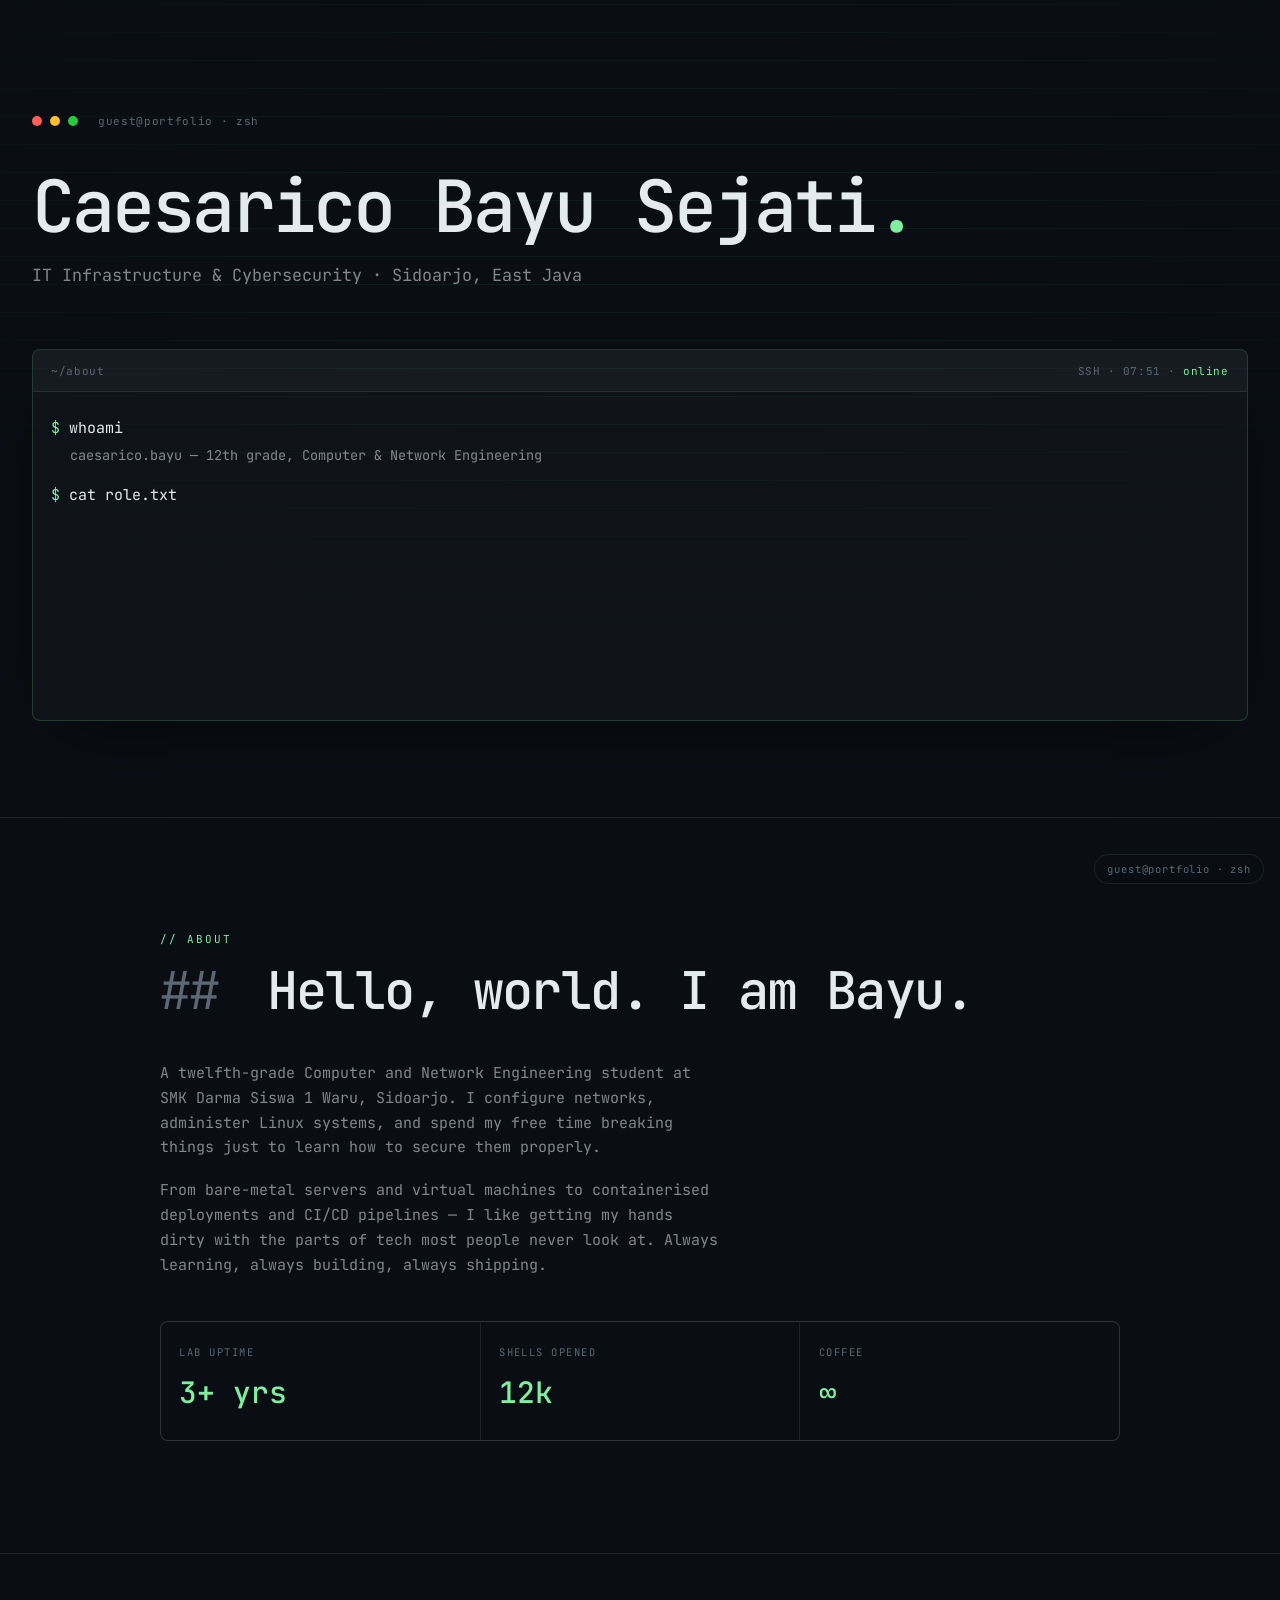
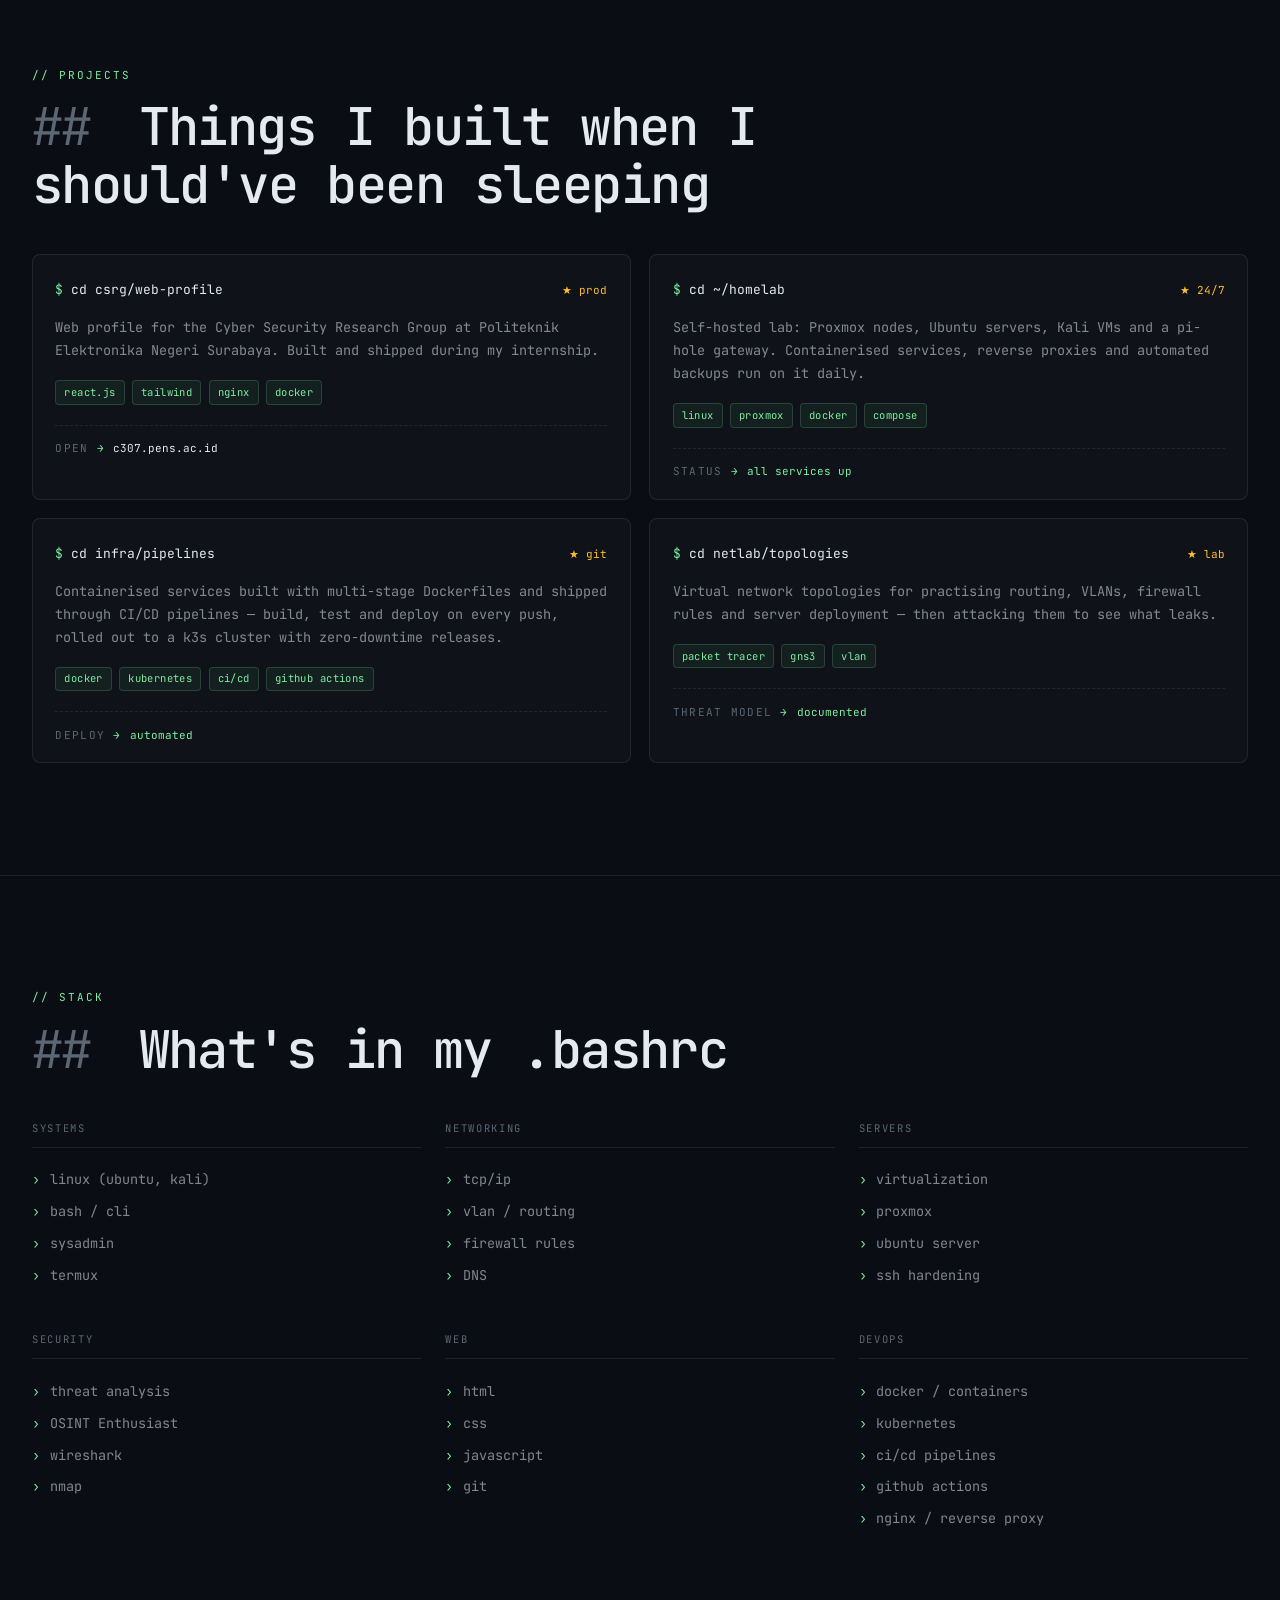
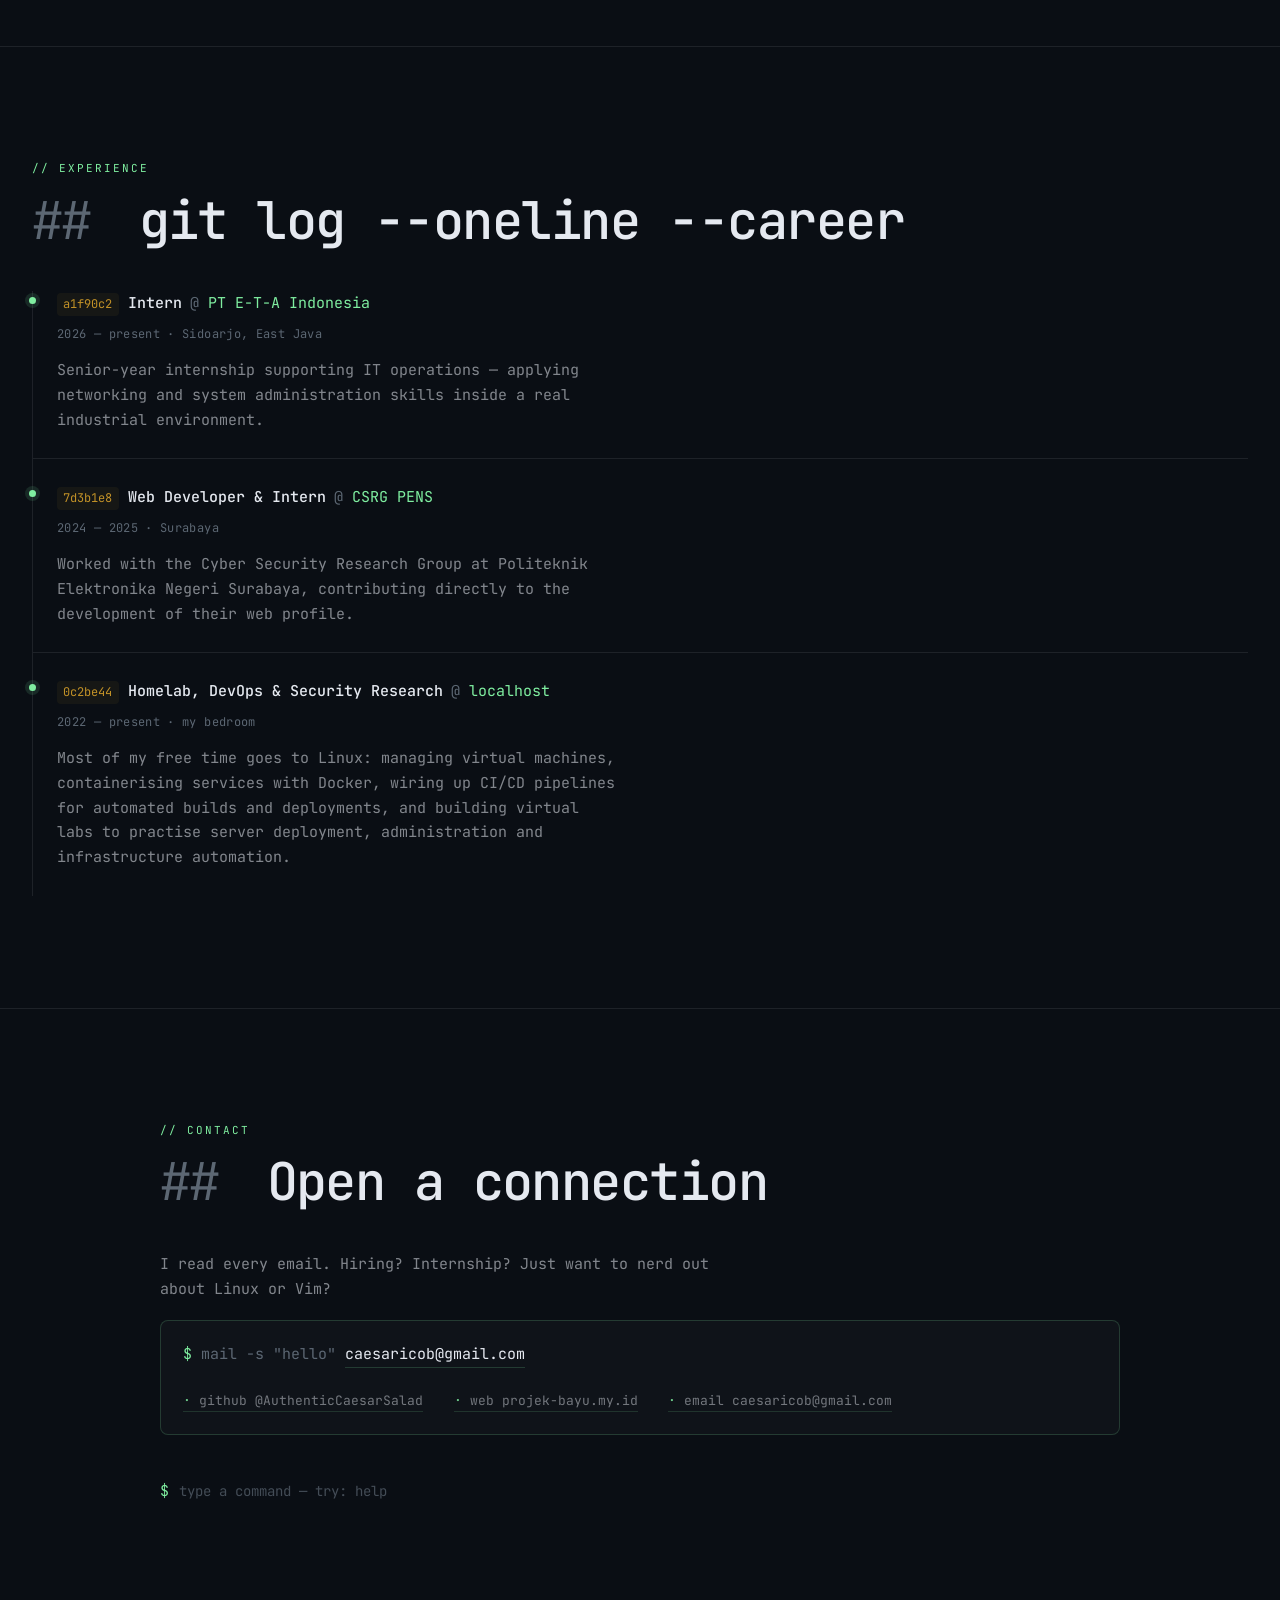
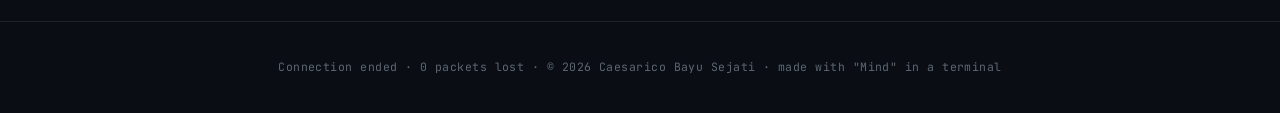
==== index.html @ 71838acb "changing footer" ====
<!doctype html>
<html lang="en">
<head>
<meta charset="utf-8">
<meta name="viewport" content="width=device-width, initial-scale=1">
<title>Caesarico Bayu Sejati — IT Infrastructure &amp; Cybersecurity</title>
<meta name="description" content="Caesarico Bayu Sejati — twelfth-grade Computer and Network Engineering student. Linux, networking, and cybersecurity. A terminal-style portfolio.">
<meta name="theme-color" content="#0A0E14">
<link rel="icon" type="image/png" href="favico.png">
<link rel="apple-touch-icon" href="favico.png">
<link rel="preconnect" href="https://fonts.googleapis.com">
<link rel="preconnect" href="https://fonts.gstatic.com" crossorigin>
<link href="https://fonts.googleapis.com/css2?family=JetBrains+Mono:ital,wght@0,400;0,500;0,700;1,400&display=swap" rel="stylesheet">
<link rel="stylesheet" href="style.css">
</head>
<body>
<a class="skip" href="#about">Skip to content</a>

<!-- ══════════════════════ HERO ══════════════════════ -->
<section class="hero" id="top">
  <div class="scanlines" aria-hidden="true"></div>
  <div class="hero-inner">

    <div class="window-bar">
      <span class="light red"></span>
      <span class="light yellow"></span>
      <span class="light green"></span>
      <span class="shell-name">guest@portfolio &middot; zsh</span>
    </div>

    <h1 class="headline" data-scramble="Caesarico Bayu Sejati">Caesarico Bayu Sejati<span class="dot">.</span></h1>
    <p class="tagline">IT Infrastructure &amp; Cybersecurity &middot; Sidoarjo, East Java</p>

    <div class="term">
      <div class="term-head">
        <span>~/about</span>
        <span class="term-status">SSH &middot; <span id="clock">--:--</span> &middot; <span class="ok">online</span></span>
      </div>
      <div class="term-body">
        <div class="line"><span class="prompt">$</span> <span class="cmd">whoami</span></div>
        <div class="out">caesarico.bayu &mdash; 12th grade, Computer &amp; Network Engineering</div>

        <div class="line"><span class="prompt">$</span> <span class="cmd">cat role.txt</span></div>
        <div class="out">it infrastructure &amp; cybersecurity enthusiast</div>
        <div class="out">currently: intern @ PT E-T-A Indonesia</div>

        <div class="line"><span class="prompt">$</span> <span class="cmd">ls homelab/ --status</span></div>
        <div class="out"><span class="ok">[up]</span> ubuntu.server &middot; <span class="ok">[up]</span> kali.vm &middot; <span class="ok">[up]</span> docker.registry</div>
        <div class="out"><span class="ok">[up]</span> ci.pipeline &middot; <span class="ok">[up]</span> proxmox.nodes &middot; <span class="dim">[idle]</span> sleep.schedule</div>

        <div class="line"><span class="prompt">$</span> <span class="cmd">scroll</span><span class="cursor">&nbsp;</span></div>
      </div>
    </div>
  </div>
</section>

<!-- ══════════════════════ ABOUT ══════════════════════ -->
<section class="band" id="about">
  <div class="inner narrow">
    <p class="label">// about</p>
    <h2 class="h2"><span class="hash">##</span> Hello, world. I am Bayu.</h2>
    <div class="reveal">
      <p class="body">A twelfth-grade Computer and Network Engineering student at SMK Darma Siswa&nbsp;1 Waru, Sidoarjo. I configure networks, administer Linux systems, and spend my free time breaking things just to learn how to secure them properly.</p>
      <p class="body">From bare-metal servers and virtual machines to containerised deployments and CI/CD pipelines &mdash; I like getting my hands dirty with the parts of tech most people never look at. Always learning, always building, always shipping.</p>
    </div>

    <dl class="stats">
      <div><dt>lab uptime</dt><dd>3+ yrs</dd></div>
      <div><dt>shells opened</dt><dd>12k</dd></div>
      <div><dt>coffee</dt><dd>&infin;</dd></div>
    </dl>
  </div>
</section>

<!-- ══════════════════════ PROJECTS ══════════════════════ -->
<section class="band" id="projects">
  <div class="inner">
    <p class="label">// projects</p>
    <h2 class="h2"><span class="hash">##</span> Things I built when I should've been sleeping</h2>

    <div class="cards reveal">
      <a class="card" href="https://c307.pens.ac.id" target="_blank" rel="noopener noreferrer">
        <div class="card-cmd"><span class="prompt">$</span> <span class="kw">cd</span> csrg/web-profile <span class="stars">&#9733; prod</span></div>
        <p class="card-desc">Web profile for the Cyber Security Research Group at Politeknik Elektronika Negeri Surabaya. Built and shipped during my internship.</p>
        <div class="tags"><span>react.js</span><span>tailwind</span><span>nginx</span><span>docker</span></div>
        <div class="card-open">open <span class="arrow">&rarr;</span> <span class="url">c307.pens.ac.id</span></div>
      </a>

      <div class="card">
        <div class="card-cmd"><span class="prompt">$</span> <span class="kw">cd</span> ~/homelab <span class="stars">&#9733; 24/7</span></div>
        <p class="card-desc">Self-hosted lab: Proxmox nodes, Ubuntu servers, Kali VMs and a pi-hole gateway. Containerised services, reverse proxies and automated backups run on it daily.</p>
        <div class="tags"><span>linux</span><span>proxmox</span><span>docker</span><span>compose</span></div>
        <div class="card-open">status <span class="arrow">&rarr;</span> <span class="ok">all services up</span></div>
      </div>

      <div class="card">
        <div class="card-cmd"><span class="prompt">$</span> <span class="kw">cd</span> infra/pipelines <span class="stars">&#9733; git</span></div>
        <p class="card-desc">Containerised services built with multi-stage Dockerfiles and shipped through CI/CD pipelines &mdash; build, test and deploy on every push, rolled out to a k3s cluster with zero-downtime releases.</p>
        <div class="tags"><span>docker</span><span>kubernetes</span><span>ci/cd</span><span>github actions</span></div>
        <div class="card-open">deploy <span class="arrow">&rarr;</span> <span class="ok">automated</span></div>
      </div>

      <div class="card">
        <div class="card-cmd"><span class="prompt">$</span> <span class="kw">cd</span> netlab/topologies <span class="stars">&#9733; lab</span></div>
        <p class="card-desc">Virtual network topologies for practising routing, VLANs, firewall rules and server deployment &mdash; then attacking them to see what leaks.</p>
        <div class="tags"><span>packet tracer</span><span>gns3</span><span>vlan</span></div>
        <div class="card-open">threat model <span class="arrow">&rarr;</span> <span class="ok">documented</span></div>
      </div>
    </div>
  </div>
</section>

<!-- ══════════════════════ STACK ══════════════════════ -->
<section class="band" id="stack">
  <div class="inner">
    <p class="label">// stack</p>
    <h2 class="h2"><span class="hash">##</span> What's in my .bashrc</h2>

    <div class="cols reveal">
      <div class="col">
        <p class="col-head">systems</p>
        <ul>
          <li><span>&rsaquo;</span> linux (ubuntu, kali)</li>
          <li><span>&rsaquo;</span> bash / cli</li>
          <li><span>&rsaquo;</span> sysadmin</li>
          <li><span>&rsaquo;</span> termux</li>
        </ul>
      </div>
      <div class="col">
        <p class="col-head">networking</p>
        <ul>
          <li><span>&rsaquo;</span> tcp/ip</li>
          <li><span>&rsaquo;</span> vlan / routing</li>
          <li><span>&rsaquo;</span> firewall rules</li>
          <li><span>&rsaquo;</span> DNS</li>
        </ul>
      </div>
      <div class="col">
        <p class="col-head">servers</p>
        <ul>
          <li><span>&rsaquo;</span> virtualization</li>
          <li><span>&rsaquo;</span> proxmox</li>
          <li><span>&rsaquo;</span> ubuntu server</li>
          <li><span>&rsaquo;</span> ssh hardening</li>
        </ul>
      </div>
      <div class="col">
        <p class="col-head">security</p>
        <ul>
          <li><span>&rsaquo;</span> threat analysis</li>
          <li><span>&rsaquo;</span> OSINT Enthusiast</li>
          <li><span>&rsaquo;</span> wireshark</li>
          <li><span>&rsaquo;</span> nmap</li>
        </ul>
      </div>
      <div class="col">
        <p class="col-head">web</p>
        <ul>
          <li><span>&rsaquo;</span> html</li>
          <li><span>&rsaquo;</span> css</li>
          <li><span>&rsaquo;</span> javascript</li>
          <li><span>&rsaquo;</span> git</li>
        </ul>
      </div>
      <div class="col">
        <p class="col-head">devops</p>
        <ul>
          <li><span>&rsaquo;</span> docker / containers</li>
          <li><span>&rsaquo;</span> kubernetes</li>
          <li><span>&rsaquo;</span> ci/cd pipelines</li>
          <li><span>&rsaquo;</span> github actions</li>
          <li><span>&rsaquo;</span> nginx / reverse proxy</li>
        </ul>
      </div>
    </div>
  </div>
</section>

<!-- ══════════════════════ EXPERIENCE ══════════════════════ -->
<section class="band" id="experience">
  <div class="inner">
    <p class="label">// experience</p>
    <h2 class="h2"><span class="hash">##</span> git log --oneline --career</h2>

    <ol class="log reveal">
      <li>
        <div class="log-head">
          <span class="sha">a1f90c2</span>
          <span class="role">Intern</span><span class="at">@</span><span class="org">PT E-T-A Indonesia</span>
        </div>
        <p class="meta">2026 &mdash; present &middot; Sidoarjo, East Java</p>
        <p class="body">Senior-year internship supporting IT operations &mdash; applying networking and system administration skills inside a real industrial environment.</p>
      </li>
      <li>
        <div class="log-head">
          <span class="sha">7d3b1e8</span>
          <span class="role">Web Developer &amp; Intern</span><span class="at">@</span><span class="org">CSRG PENS</span>
        </div>
        <p class="meta">2024 &mdash; 2025 &middot; Surabaya</p>
        <p class="body">Worked with the Cyber Security Research Group at Politeknik Elektronika Negeri Surabaya, contributing directly to the development of their web profile.</p>
      </li>
      <li>
        <div class="log-head">
          <span class="sha">0c2be44</span>
          <span class="role">Homelab, DevOps &amp; Security Research</span><span class="at">@</span><span class="org">localhost</span>
        </div>
        <p class="meta">2022 &mdash; present &middot; my bedroom</p>
        <p class="body">Most of my free time goes to Linux: managing virtual machines, containerising services with Docker, wiring up CI/CD pipelines for automated builds and deployments, and building virtual labs to practise server deployment, administration and infrastructure automation.</p>
      </li>
    </ol>
  </div>
</section>

<!-- ══════════════════════ CONTACT ══════════════════════ -->
<section class="band" id="contact">
  <div class="inner narrow">
    <p class="label">// contact</p>
    <h2 class="h2"><span class="hash">##</span> Open a connection</h2>
    <p class="body">I read every email. Hiring? Internship? Just want to nerd out about Linux or Vim?</p>

    <div class="connect">
      <div class="line"><span class="prompt">$</span> <span class="dim">mail -s "hello"</span> <a href="mailto:caesaricob@gmail.com">caesaricob@gmail.com</a></div>
      <div class="socials">
        <a href="https://github.com/AuthenticCaesarSalad" target="_blank" rel="noopener noreferrer"><span>&middot;</span> github @AuthenticCaesarSalad</a>
        <a href="https://projek-bayu.my.id" target="_blank" rel="noopener noreferrer"><span>&middot;</span> web projek-bayu.my.id</a>
        <a href="mailto:caesaricob@gmail.com"><span>&middot;</span> email caesaricob@gmail.com</a>
      </div>
    </div>

    <form class="shell-input" id="shell-form" autocomplete="off">
      <span class="prompt">$</span>
      <label class="sr-only" for="shell-cmd">Type a command</label>
      <input id="shell-cmd" name="cmd" placeholder="type a command &mdash; try: help" spellcheck="false">
    </form>
    <pre class="shell-out" id="shell-out" aria-live="polite"></pre>
  </div>
</section>

<footer class="foot">
  <div class="inner">
    <p>Connection ended &middot; 0 packets lost &middot; &copy; <span id="year">2026</span> Caesarico Bayu Sejati &middot; made with "Mind" in a terminal</p>
  </div>
</footer>

<div class="status-pill" aria-hidden="true">guest@portfolio &middot; zsh</div>

<script src="index.js" defer></script>
</body>
</html>
---- style.css ----
/* ═══════════════════════════════════════════════════════
   TERMINAL PORTFOLIO — Caesarico Bayu Sejati
   ═══════════════════════════════════════════════════════ */

:root{
  --bg:#0A0E14;
  --fg:#E5E9F0;
  --green:#7FEEA0;
  --muted:#5C6773;
  --dim:rgba(229,233,240,.55);
  --faint:rgba(229,233,240,.35);
  --line:rgba(127,238,160,.18);
  --line-soft:rgba(229,233,240,.09);
  --surface:rgba(229,233,240,.025);
  --surface-hover:rgba(127,238,160,.05);
  --red:#FF5F56;
  --yellow:#FFBD2E;
  --green-light:#27C93F;
  --mono:'JetBrains Mono','IBM Plex Mono',ui-monospace,SFMono-Regular,Menlo,Consolas,monospace;
  --maxw:76rem;
}

*,*::before,*::after{ box-sizing:border-box }
html{ color-scheme:dark; scroll-behavior:smooth }
body{
  margin:0; background:var(--bg); color:var(--fg);
  font-family:var(--mono); font-size:15px; line-height:1.65;
  -webkit-font-smoothing:antialiased; text-rendering:optimizeLegibility;
  overflow-x:hidden;
}
::selection{ background:var(--green); color:#04170c }
:focus-visible{ outline:2px solid var(--green); outline-offset:3px }

a{ color:inherit; text-decoration:none }
.sr-only{
  position:absolute; width:1px; height:1px; padding:0; margin:-1px;
  overflow:hidden; clip:rect(0 0 0 0); white-space:nowrap; border:0;
}
.skip{ position:absolute; left:-9999px }
.skip:focus{
  left:1rem; top:1rem; z-index:50; padding:.5rem .9rem;
  background:var(--green); color:#04170c; font-size:12px;
}

/* ── shared ─────────────────────────────────────────── */
.inner{ width:min(100% - 2.5rem, var(--maxw)); margin-inline:auto }
.inner.narrow{ max-width:60rem }
.label{
  font-size:11px; letter-spacing:.18em; text-transform:uppercase;
  color:var(--green); margin:0 0 .9rem;
}
.h2{
  font-size:clamp(1.9rem,4.6vw,3.25rem); font-weight:500; line-height:1.1;
  letter-spacing:-.03em; margin:0 0 2.6rem; text-wrap:balance;
}
.hash{ color:var(--muted); font-weight:400; margin-right:.35em }
.body{ color:var(--dim); max-width:62ch; margin:0 0 1.15rem; font-size:15px }
.body:last-child{ margin-bottom:0 }
.ok{ color:var(--green) }
.dim{ color:var(--muted) }
.prompt{ color:var(--green) }

/* ══════════════════════ HERO ══════════════════════ */
.hero{
  position:relative; overflow:hidden;
  padding:clamp(4.5rem,11vw,7rem) 0 clamp(4rem,9vw,6rem);
}
.scanlines{
  position:absolute; inset:0; pointer-events:none;
  background:repeating-linear-gradient(0deg, rgba(127,238,160,.06) 0 1px, transparent 1px 28px);
  -webkit-mask-image:radial-gradient(ellipse 80% 60% at 50% 30%, #000 30%, transparent 80%);
  mask-image:radial-gradient(ellipse 80% 60% at 50% 30%, #000 30%, transparent 80%);
}
.hero-inner{ position:relative; width:min(100% - 2.5rem, var(--maxw)); margin-inline:auto }

.window-bar{ display:flex; align-items:center; gap:.5rem; margin-bottom:2.4rem }
.light{ width:10px; height:10px; border-radius:50%; display:inline-block }
.light.red{ background:var(--red) }
.light.yellow{ background:var(--yellow) }
.light.green{ background:var(--green-light) }
.shell-name{ margin-left:.75rem; font-size:11px; letter-spacing:.06em; color:var(--muted) }

.headline{
  font-size:clamp(2.25rem,6.5vw,4.5rem); font-weight:500;
  line-height:1.05; letter-spacing:-.04em; margin:0;
  text-wrap:balance; word-break:break-word;
}
.dot{ color:var(--green) }
.tagline{
  margin:1.1rem 0 0; font-size:clamp(.9rem,1.7vw,1.05rem);
  color:var(--dim); max-width:56ch;
}

/* terminal window */
.term{
  margin-top:clamp(2.75rem,6vw,3.75rem);
  border:1px solid var(--line); border-radius:8px; overflow:hidden;
  background:rgba(229,233,240,.022);
  box-shadow:0 24px 70px -30px rgba(0,0,0,.85);
}
.term-head{
  display:flex; justify-content:space-between; align-items:center; gap:1rem;
  padding:.7rem 1.15rem; font-size:11px; letter-spacing:.05em;
  color:var(--muted); background:rgba(229,233,240,.035);
  border-bottom:1px solid var(--line-soft);
}
.term-status{ color:var(--muted) }
.term-body{ padding:1.5rem 1.15rem 1.7rem }

.line{ display:flex; flex-wrap:wrap; gap:.55rem; margin-top:1.05rem }
.line:first-child{ margin-top:0 }
.cmd{ color:var(--fg) }
.out{ color:var(--dim); font-size:13.5px; margin-top:.2rem; padding-left:1.15rem }

.cursor{
  display:inline-block; width:8px; height:1.05em; margin-left:.15rem;
  background:var(--green); vertical-align:text-bottom;
  animation:blink 1.05s steps(1,end) infinite;
}
@keyframes blink{ 0%,50%{opacity:1} 50.01%,100%{opacity:0} }

/* ══════════════════════ BANDS ══════════════════════ */
.band{ padding:clamp(4.5rem,10vw,7rem) 0; border-top:1px solid var(--line-soft) }

/* ── about stats ── */
.stats{
  display:grid; grid-template-columns:repeat(3,minmax(0,1fr));
  gap:1px; margin:2.75rem 0 0; background:var(--line-soft);
  border:1px solid var(--line-soft); border-radius:8px; overflow:hidden;
}
.stats > div{ background:var(--bg); padding:1.35rem 1.15rem }
.stats dt{
  font-size:10.5px; letter-spacing:.14em; text-transform:uppercase;
  color:var(--muted); margin:0 0 .5rem;
}
.stats dd{ margin:0; font-size:clamp(1.4rem,3vw,1.85rem); color:var(--green); font-weight:500 }

/* ── project cards ── */
.cards{ display:grid; grid-template-columns:repeat(2,minmax(0,1fr)); gap:1.15rem }
.card{
  display:block; position:relative; padding:1.5rem 1.4rem 1.15rem;
  border:1px solid var(--line-soft); border-radius:8px;
  background:var(--surface); transition:border-color .25s, background .25s, transform .25s;
}
.card:hover{ border-color:var(--line); background:var(--surface-hover); transform:translateY(-3px) }
.card-cmd{ font-size:13px; display:flex; flex-wrap:wrap; gap:.5rem; align-items:baseline }
.kw{ color:var(--fg) }
.stars{ margin-left:auto; font-size:11px; color:var(--yellow) }
.card-desc{ color:var(--dim); font-size:13.5px; margin:.95rem 0 1.15rem; line-height:1.7 }
.tags{ display:flex; flex-wrap:wrap; gap:.45rem }
.tags span{
  font-size:10.5px; letter-spacing:.04em; color:var(--green);
  border:1px solid var(--line); border-radius:4px; padding:.16rem .5rem;
  background:rgba(127,238,160,.05);
}
.card-open{
  margin-top:1.25rem; padding-top:.85rem; border-top:1px dashed var(--line-soft);
  font-size:11px; letter-spacing:.12em; text-transform:uppercase; color:var(--muted);
  display:flex; gap:.5rem; align-items:baseline;
}
.card-open .arrow{ color:var(--green) }
.card-open .url{ color:var(--fg); text-transform:none; letter-spacing:0 }
.card-open .ok{ text-transform:none; letter-spacing:0 }

/* ── stack columns ── */
.cols{ display:grid; grid-template-columns:repeat(3,minmax(0,1fr)); gap:2.5rem 1.5rem }
.col-head{
  font-size:10.5px; letter-spacing:.16em; text-transform:uppercase;
  color:var(--muted); margin:0 0 1rem; padding-bottom:.6rem;
  border-bottom:1px solid var(--line-soft);
}
.col ul{ list-style:none; margin:0; padding:0 }
.col li{
  display:flex; gap:.6rem; font-size:13.5px; color:var(--dim);
  padding:.3rem 0; transition:color .2s;
}
.col li:hover{ color:var(--fg) }
.col li > span{ color:var(--green); flex:none }

/* ── experience log ── */
.log{ list-style:none; margin:0; padding:0 }
.log li{ padding:1.6rem 0 1.6rem 1.5rem; border-left:1px solid var(--line-soft); position:relative }
.log li::before{
  content:""; position:absolute; left:-4px; top:1.95rem;
  width:7px; height:7px; border-radius:50%; background:var(--green);
  box-shadow:0 0 0 4px rgba(127,238,160,.12);
}
.log li + li{ border-top:1px solid var(--line-soft) }
.log li:first-child{ padding-top:0 }
.log li:first-child::before{ top:.4rem }
.log-head{ display:flex; flex-wrap:wrap; gap:.55rem; align-items:baseline; font-size:15px }
.sha{
  color:var(--yellow); font-size:12px; opacity:.75;
  background:rgba(255,189,46,.07); border-radius:4px; padding:.1rem .4rem;
}
.role{ color:var(--fg); font-weight:500 }
.at{ color:var(--muted) }
.org{ color:var(--green) }
.meta{ font-size:12px; color:var(--muted); margin:.55rem 0 .85rem; letter-spacing:.03em }

/* ── contact ── */
.connect{
  padding:1.35rem 1.4rem; border:1px solid var(--line); border-radius:8px;
  background:var(--surface); margin-bottom:2.5rem;
}
.connect .line{ margin-top:0 }
.connect a{ border-bottom:1px solid var(--line); transition:color .2s }
.connect a:hover{ color:var(--green) }
.socials{ display:flex; flex-wrap:wrap; gap:.6rem 1.9rem; margin-top:1.35rem; font-size:13px }
.socials a{ display:flex; gap:.5rem; align-items:baseline; color:var(--dim); opacity:.85; transition:opacity .2s, color .2s }
.socials a:hover{ opacity:1; color:var(--fg) }
.socials span{ color:var(--green) }

/* interactive shell */
.shell-input{ display:flex; gap:.6rem; align-items:center }
.shell-input input{
  flex:1; min-width:0; background:transparent; border:0; color:var(--fg);
  font:inherit; font-size:14px; padding:.35rem 0; caret-color:var(--green);
}
.shell-input input::placeholder{ color:var(--muted); opacity:.7 }
.shell-input input:focus{ outline:none }
.shell-out{
  margin:.9rem 0 0; font-size:13px; color:var(--dim);
  white-space:pre-wrap; word-break:break-word; min-height:0;
}
.shell-out:empty{ display:none }
.shell-out .err{ color:var(--red) }
.shell-out .tbl{
  margin:.35rem 0 .5rem; padding:.7rem .85rem;
  white-space:pre; word-break:normal; overflow-x:auto;
  font-size:12px; line-height:1.75; color:var(--fg);
  background:var(--surface); border:1px solid var(--line-soft); border-radius:6px;
  -webkit-overflow-scrolling:touch; scrollbar-width:thin; scrollbar-color:var(--line) transparent;
}
.shell-out .tbl::-webkit-scrollbar{ height:6px }
.shell-out .tbl::-webkit-scrollbar-thumb{ background:var(--line); border-radius:6px }

/* ── footer ── */
.foot{ border-top:1px solid var(--line-soft); padding:2.25rem 0 }
.foot p{ margin:0; font-size:11.5px; letter-spacing:.04em; color:var(--muted); text-align:center }

/* ── floating status pill ── */
.status-pill{
  position:fixed; right:1rem; bottom:1rem; z-index:20;
  font-size:10.5px; letter-spacing:.08em; color:var(--muted);
  background:rgba(10,14,20,.82); border:1px solid var(--line-soft);
  border-radius:999px; padding:.32rem .75rem;
  backdrop-filter:blur(6px); -webkit-backdrop-filter:blur(6px);
}

/* ── scroll reveal ── */
@media (scripting: enabled){
  .reveal > *{
    opacity:0; transform:translateY(10px);
    transition:opacity .55s ease, transform .55s cubic-bezier(.2,.7,.3,1);
  }
  .reveal.is-visible > *{ opacity:1; transform:none }
  .reveal > :nth-child(2){ transition-delay:.1s }
  .reveal > :nth-child(3){ transition-delay:.2s }
  .reveal > :nth-child(4){ transition-delay:.3s }
  .reveal > :nth-child(n+5){ transition-delay:.38s }
}

/* ── responsive ── */
@media (max-width:56rem){
  .cards{ grid-template-columns:1fr }
  .cols{ grid-template-columns:repeat(2,minmax(0,1fr)) }
}
@media (max-width:34rem){
  body{ font-size:14px }
  .cols{ grid-template-columns:1fr; gap:2rem }
  .stats{ grid-template-columns:1fr }
  .term-body{ padding:1.15rem .85rem 1.35rem }
  .out{ padding-left:0 }
  .stars{ margin-left:0 }
  .status-pill{ display:none }
}

@media (prefers-reduced-motion:reduce){
  *,*::before,*::after{ animation:none !important; transition:none !important }
  html{ scroll-behavior:auto }
  .reveal > *{ opacity:1; transform:none }
  .cursor{ opacity:1 }
}
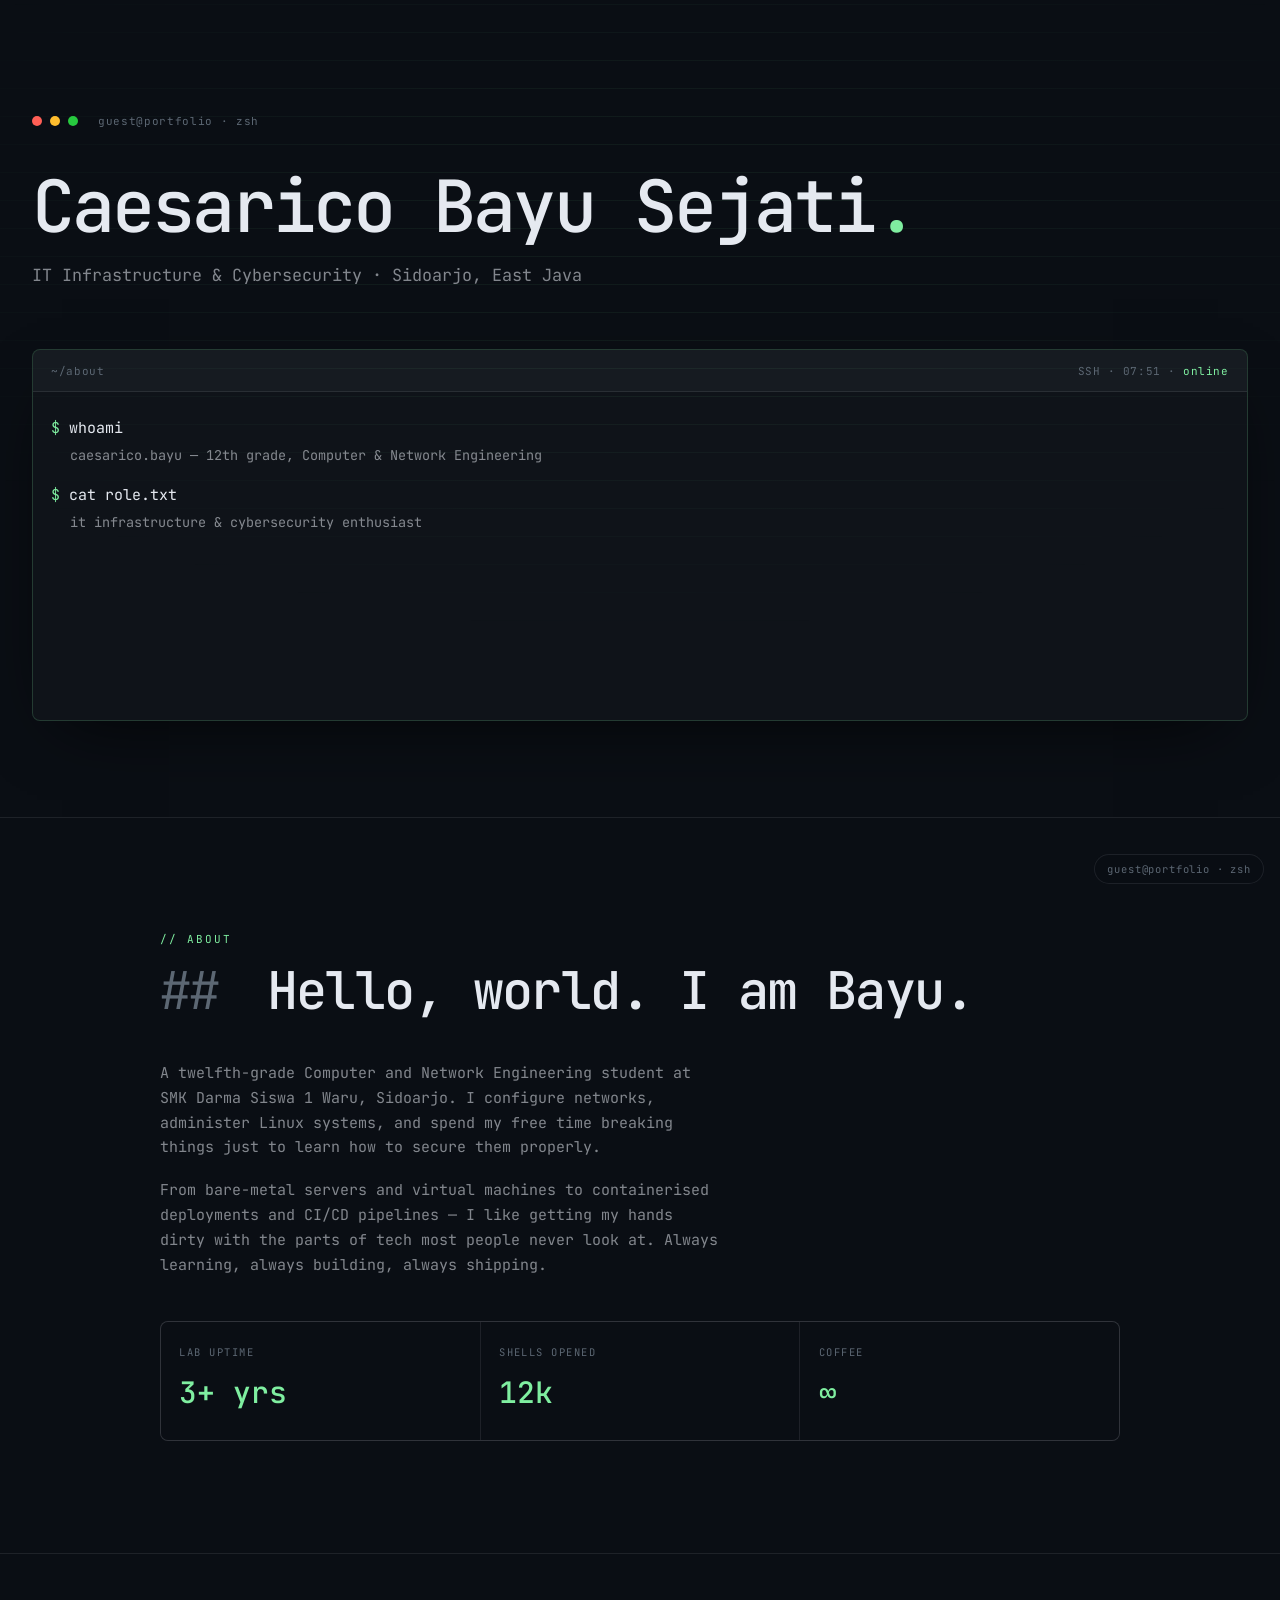
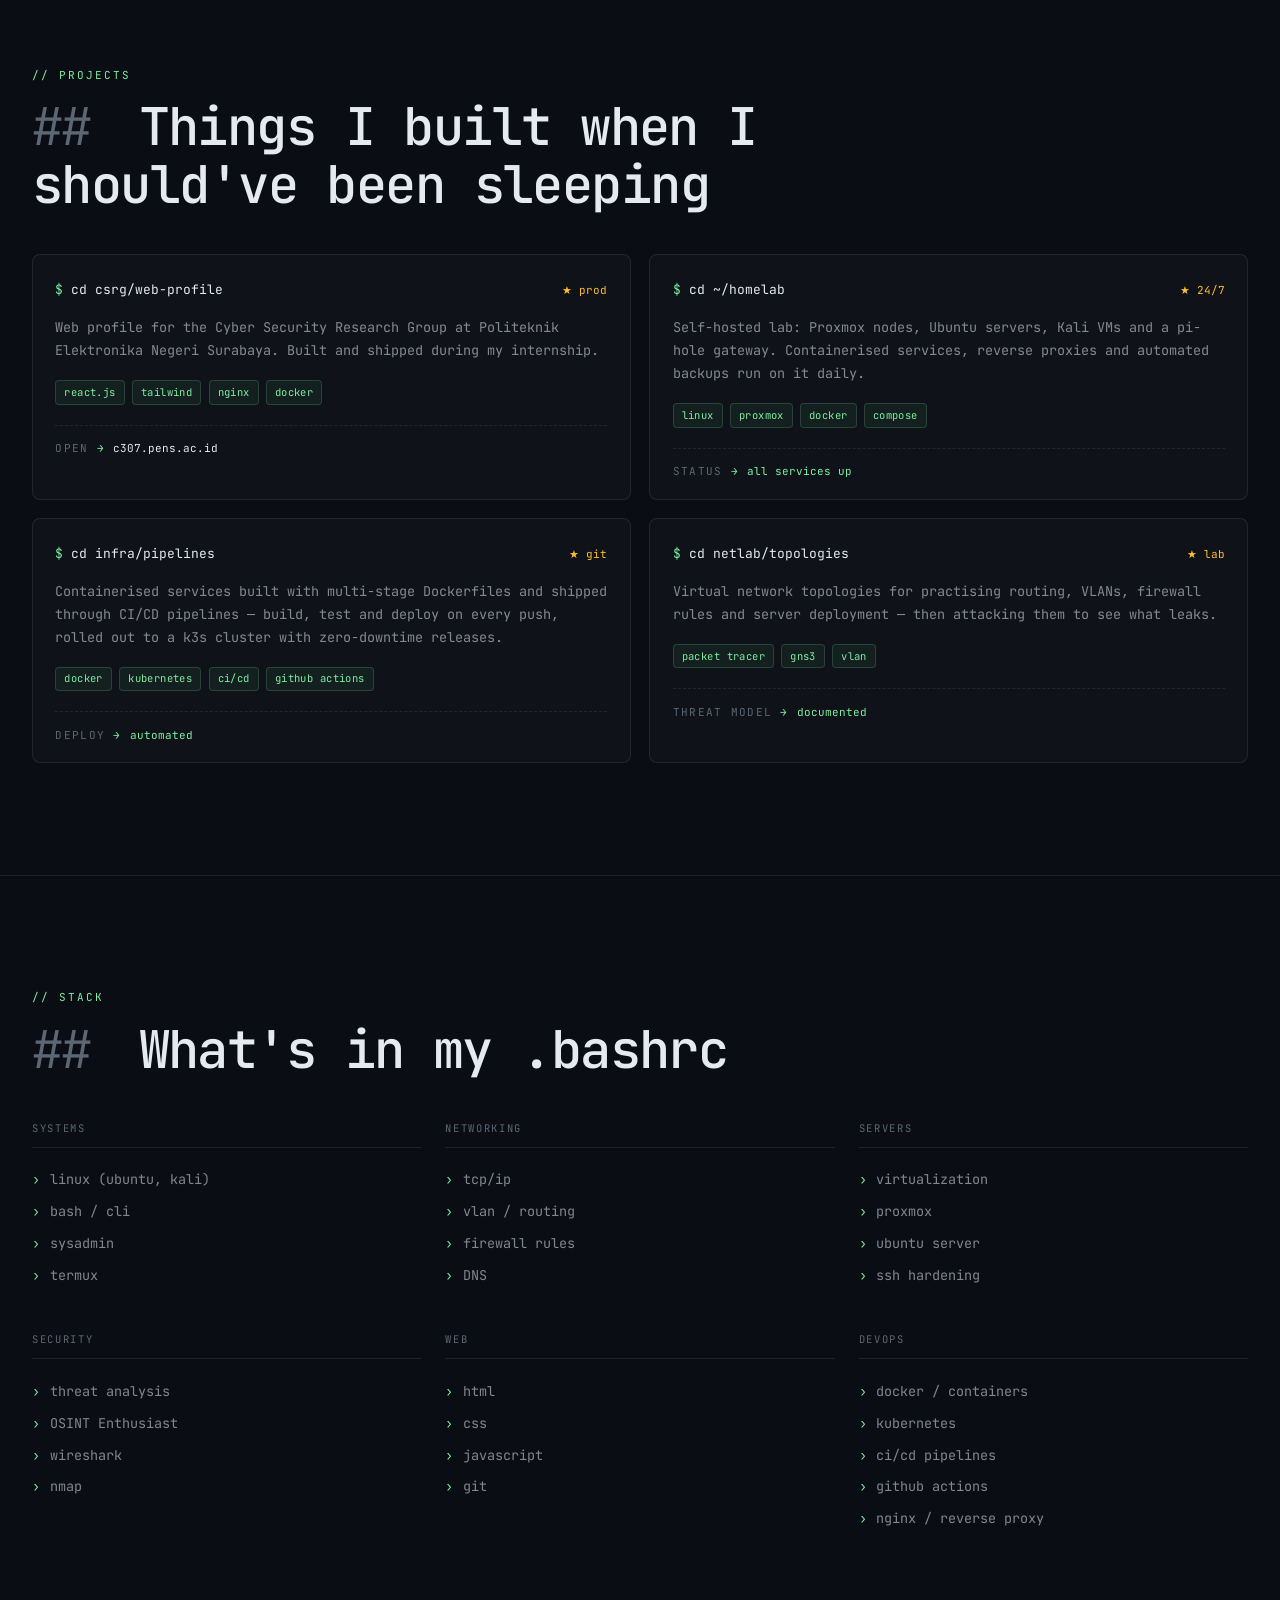
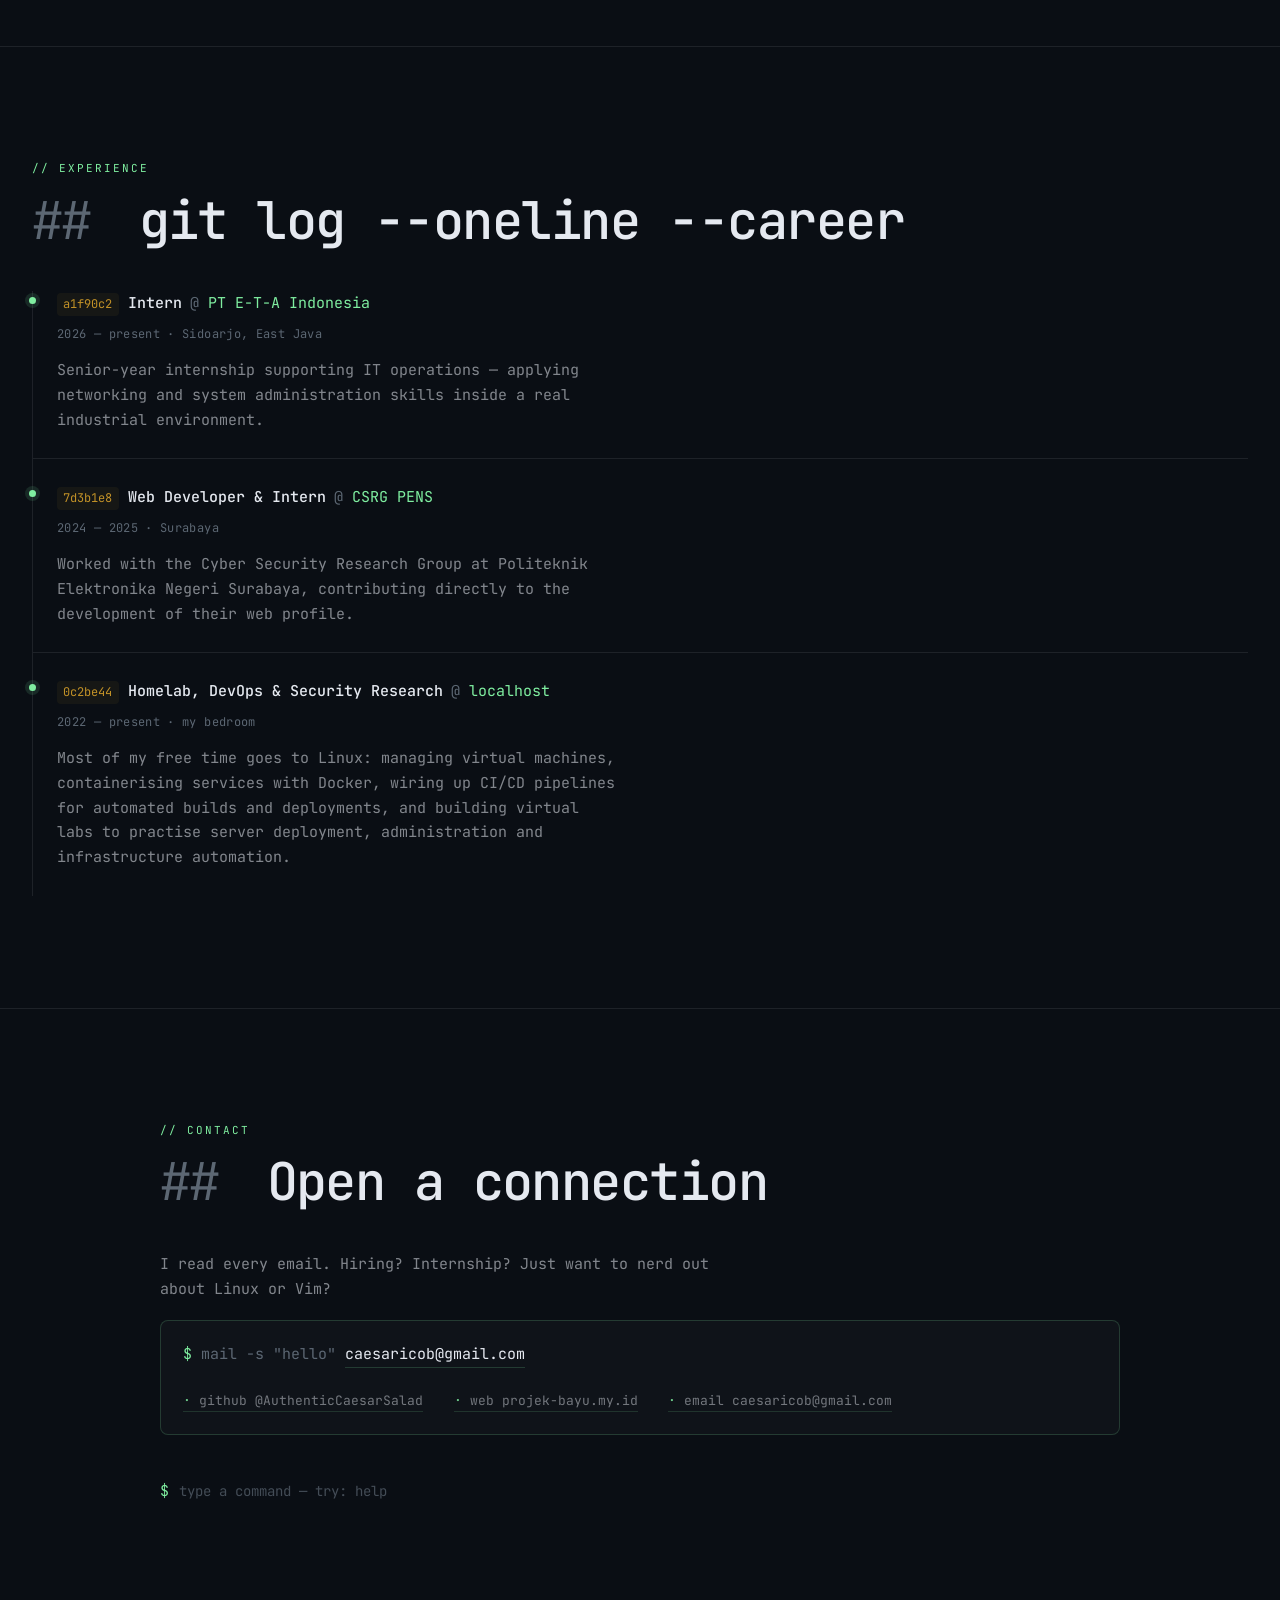
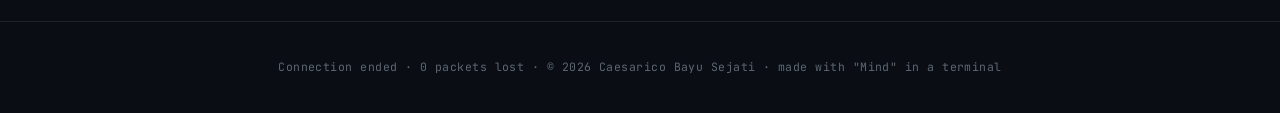
==== commit bab9fe22: "adding more metadata" ====
--- a/index.html
+++ b/index.html
@@ -6,6 +6,78 @@
 <title>Caesarico Bayu Sejati — IT Infrastructure &amp; Cybersecurity</title>
 <meta name="description" content="Caesarico Bayu Sejati — twelfth-grade Computer and Network Engineering student. Linux, networking, and cybersecurity. A terminal-style portfolio.">
 <meta name="theme-color" content="#0A0E14">
+
+<!-- ── author / attribution ── -->
+<meta name="author" content="Caesarico Bayu Sejati">
+<meta name="creator" content="Caesarico Bayu Sejati">
+<meta name="copyright" content="Caesarico Bayu Sejati">
+<meta name="publisher" content="SMK Darma Siswa 1 Waru, Sidoarjo">
+<meta name="designer" content="Caesarico Bayu Sejati">
+<meta name="owner" content="Caesarico Bayu Sejati">
+<meta name="robots" content="index, follow">
+<link rel="canonical" href="https://projek-bayu.my.id/">
+
+<!-- ── Open Graph ── -->
+<meta property="og:type" content="profile">
+<meta property="og:site_name" content="Caesarico Bayu Sejati — Terminal Portfolio">
+<meta property="og:title" content="Caesarico Bayu Sejati — IT Infrastructure &amp; Cybersecurity">
+<meta property="og:description" content="Portfolio of Caesarico Bayu Sejati, a twelfth-grade Computer and Network Engineering student at SMK Darma Siswa 1 Waru, Sidoarjo, East Java, Indonesia. Linux, networking, DevOps and cybersecurity.">
+<meta property="og:url" content="https://projek-bayu.my.id/">
+<meta property="og:image" content="https://projek-bayu.my.id/favico.png">
+<meta property="og:image:width" content="512">
+<meta property="og:image:height" content="512">
+<meta property="og:image:type" content="image/png">
+<meta property="og:image:alt" content="Terminal-style portfolio of Caesarico Bayu Sejati">
+<meta property="og:locale" content="en_US">
+<meta property="og:locale:alternate" content="id_ID">
+<meta property="profile:first_name" content="Caesarico Bayu">
+<meta property="profile:last_name" content="Sejati">
+<meta property="profile:username" content="AuthenticCaesarSalad">
+
+<!-- ── Twitter / X card ── -->
+<meta name="twitter:card" content="summary">
+<meta name="twitter:title" content="Caesarico Bayu Sejati — IT Infrastructure &amp; Cybersecurity">
+<meta name="twitter:description" content="Twelfth-grade Computer and Network Engineering student at SMK Darma Siswa 1 Waru, Sidoarjo. Linux, networking, DevOps and cybersecurity.">
+<meta name="twitter:image" content="https://projek-bayu.my.id/favico.png">
+<meta name="twitter:image:alt" content="Caesarico Bayu Sejati — terminal portfolio">
+<meta name="twitter:creator" content="@AuthenticCaesarSalad">
+
+<!-- ── JSON-LD structured data ── -->
+<script type="application/ld+json">
+{
+  "@context": "https://schema.org",
+  "@type": "Person",
+  "name": "Caesarico Bayu Sejati",
+  "givenName": "Caesarico Bayu",
+  "familyName": "Sejati",
+  "url": "https://projek-bayu.my.id/",
+  "email": "mailto:caesaricob@gmail.com",
+  "image": "https://projek-bayu.my.id/favico.png",
+  "jobTitle": "IT Infrastructure & Cybersecurity Enthusiast",
+  "description": "Twelfth-grade Computer and Network Engineering student. Linux, networking, DevOps and cybersecurity.",
+  "knowsAbout": ["Linux", "Computer Networking", "Cybersecurity", "DevOps", "Docker", "Kubernetes", "CI/CD", "System Administration"],
+  "address": {
+    "@type": "PostalAddress",
+    "addressLocality": "Sidoarjo",
+    "addressRegion": "East Java",
+    "addressCountry": "ID"
+  },
+  "alumniOf": {
+    "@type": "EducationalOrganization",
+    "name": "SMK Darma Siswa 1 Waru",
+    "address": {
+      "@type": "PostalAddress",
+      "addressLocality": "Sidoarjo",
+      "addressRegion": "East Java",
+      "addressCountry": "ID"
+    }
+  },
+  "sameAs": [
+    "https://github.com/AuthenticCaesarSalad"
+  ]
+}
+</script>
+
 <link rel="icon" type="image/png" href="favico.png">
 <link rel="apple-touch-icon" href="favico.png">
 <link rel="preconnect" href="https://fonts.googleapis.com">
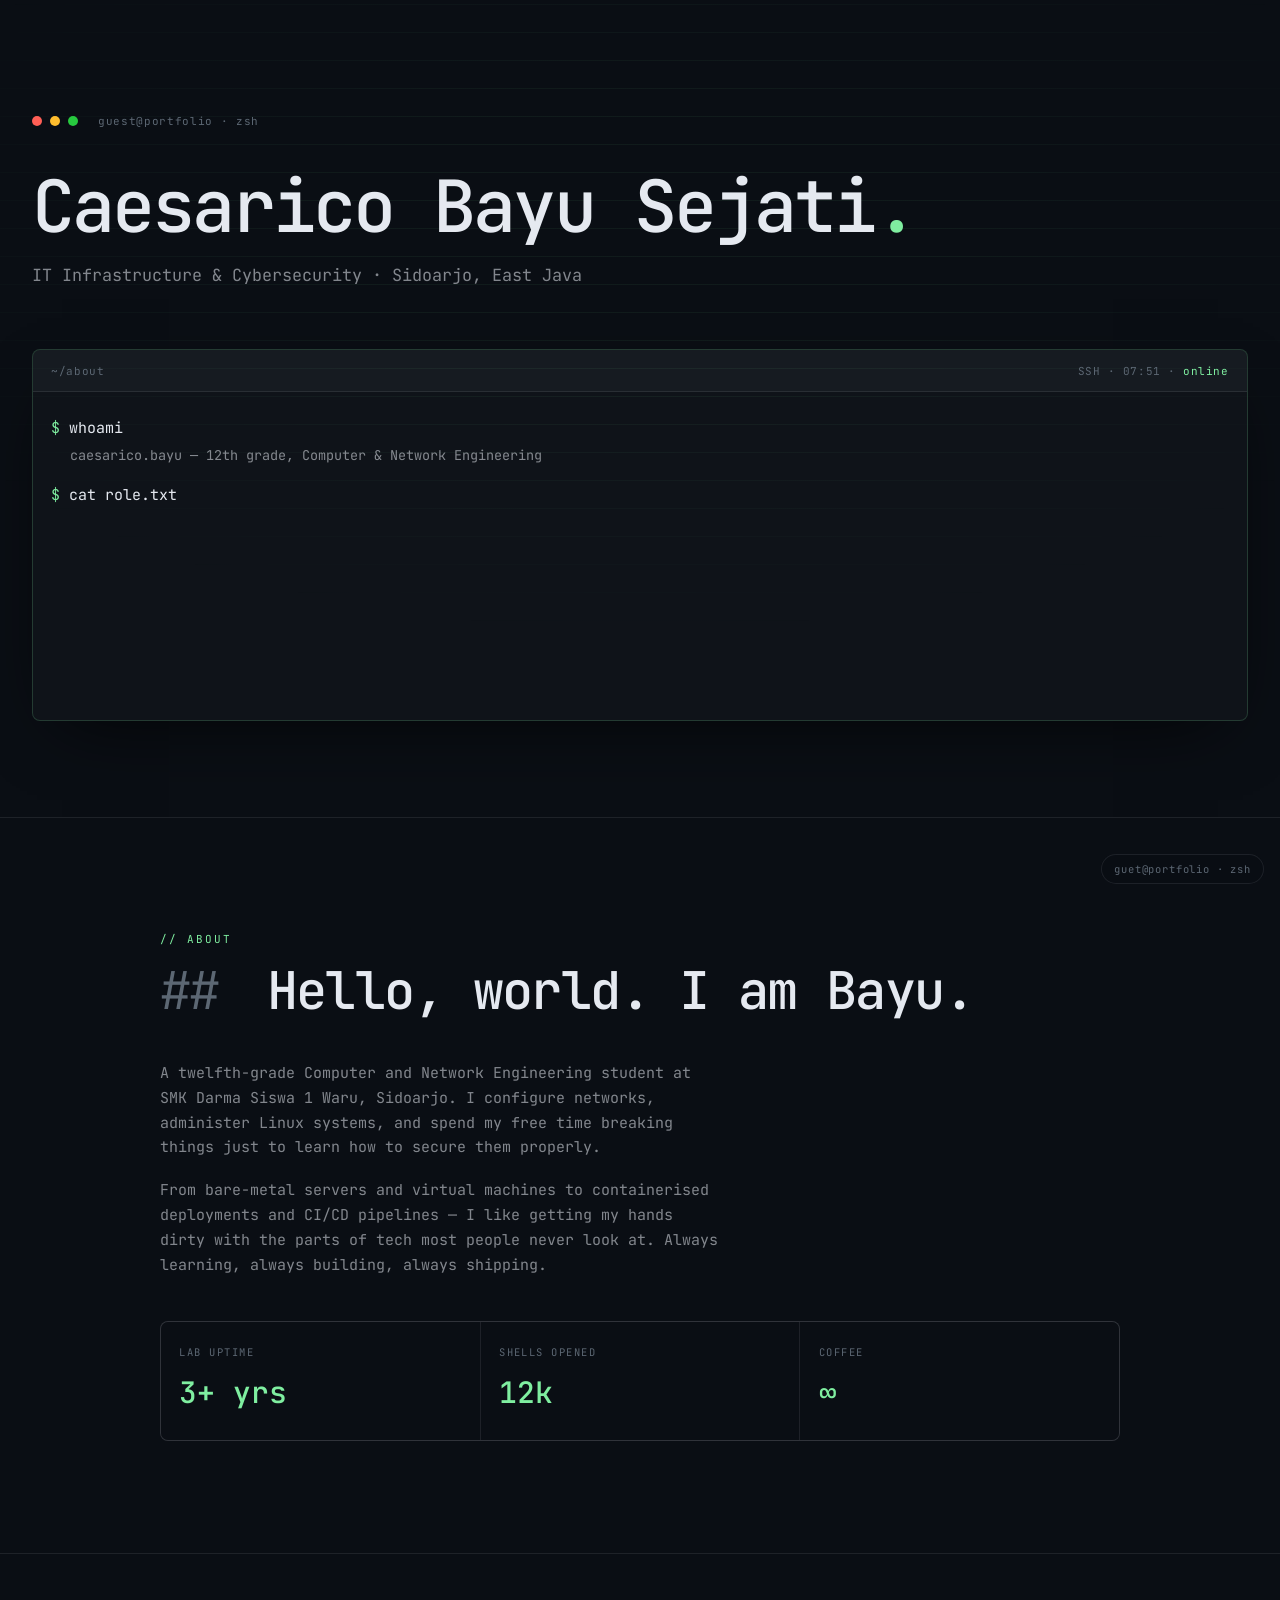
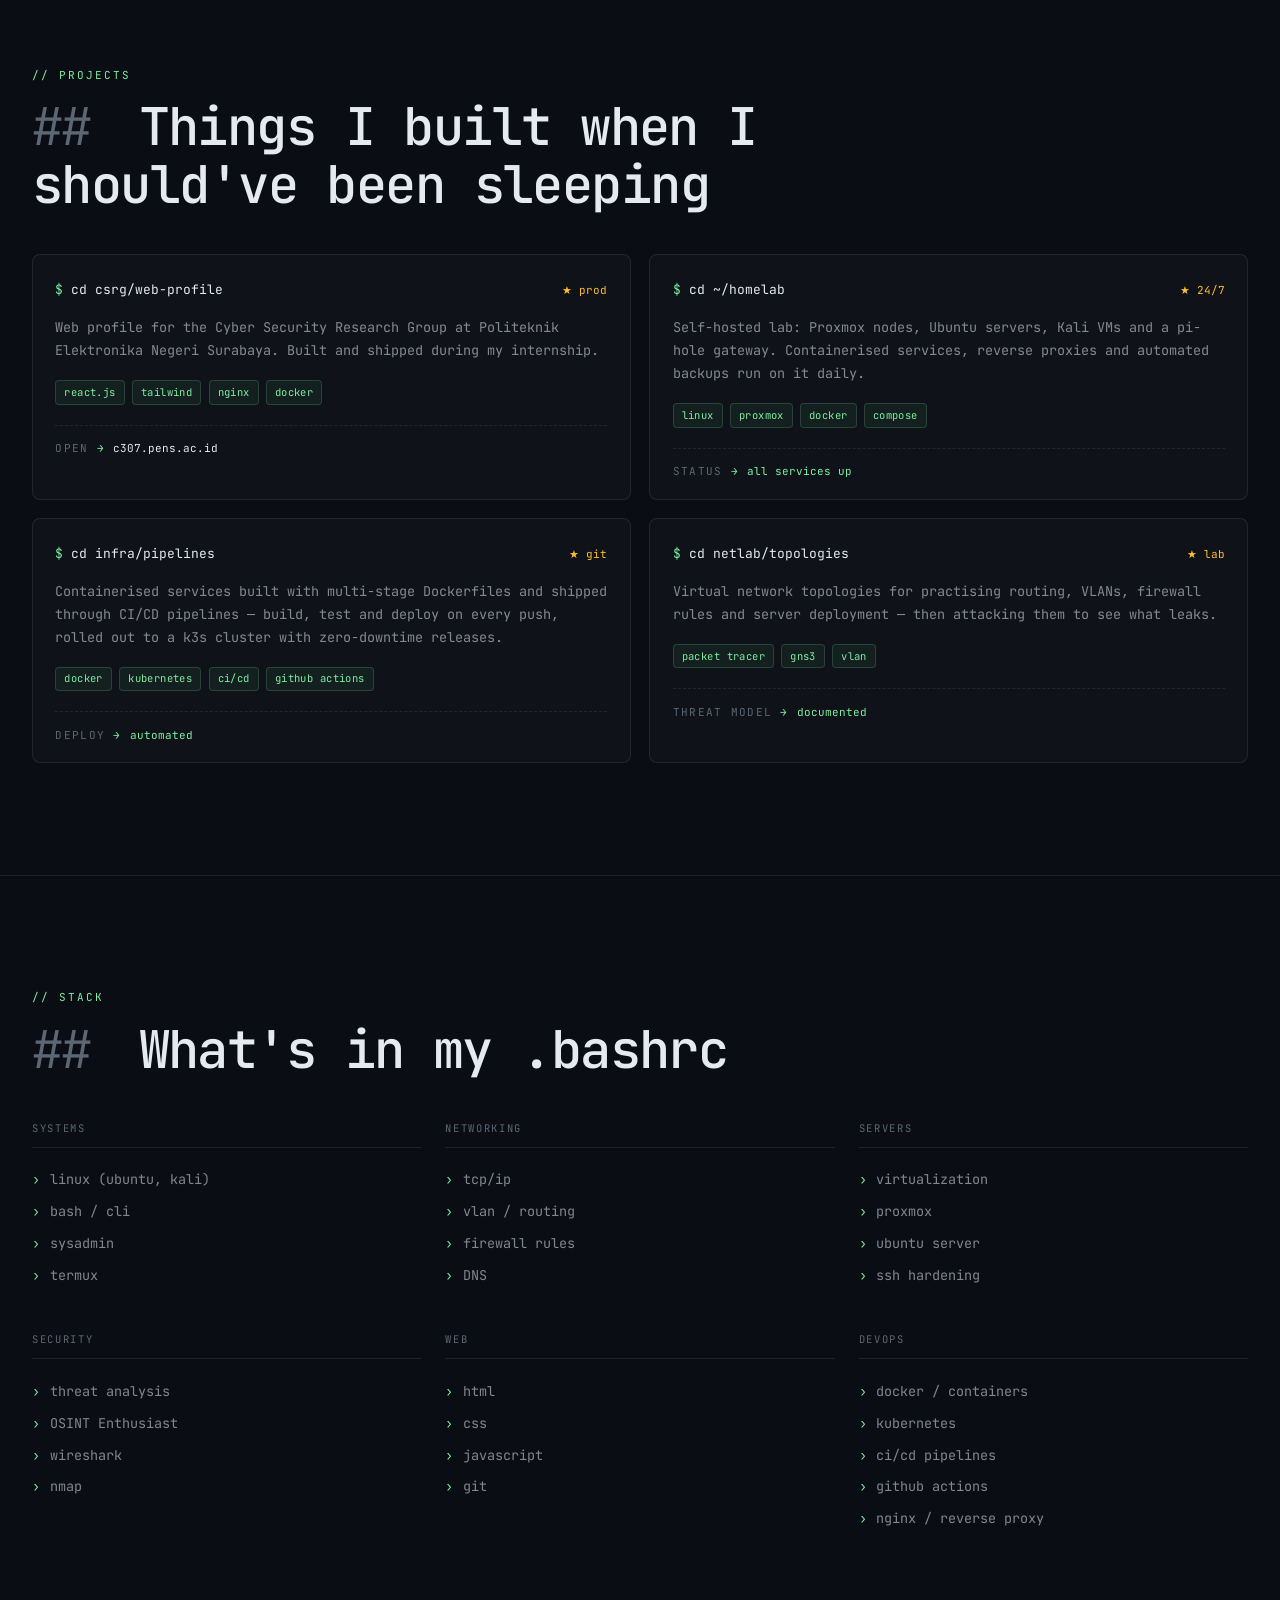
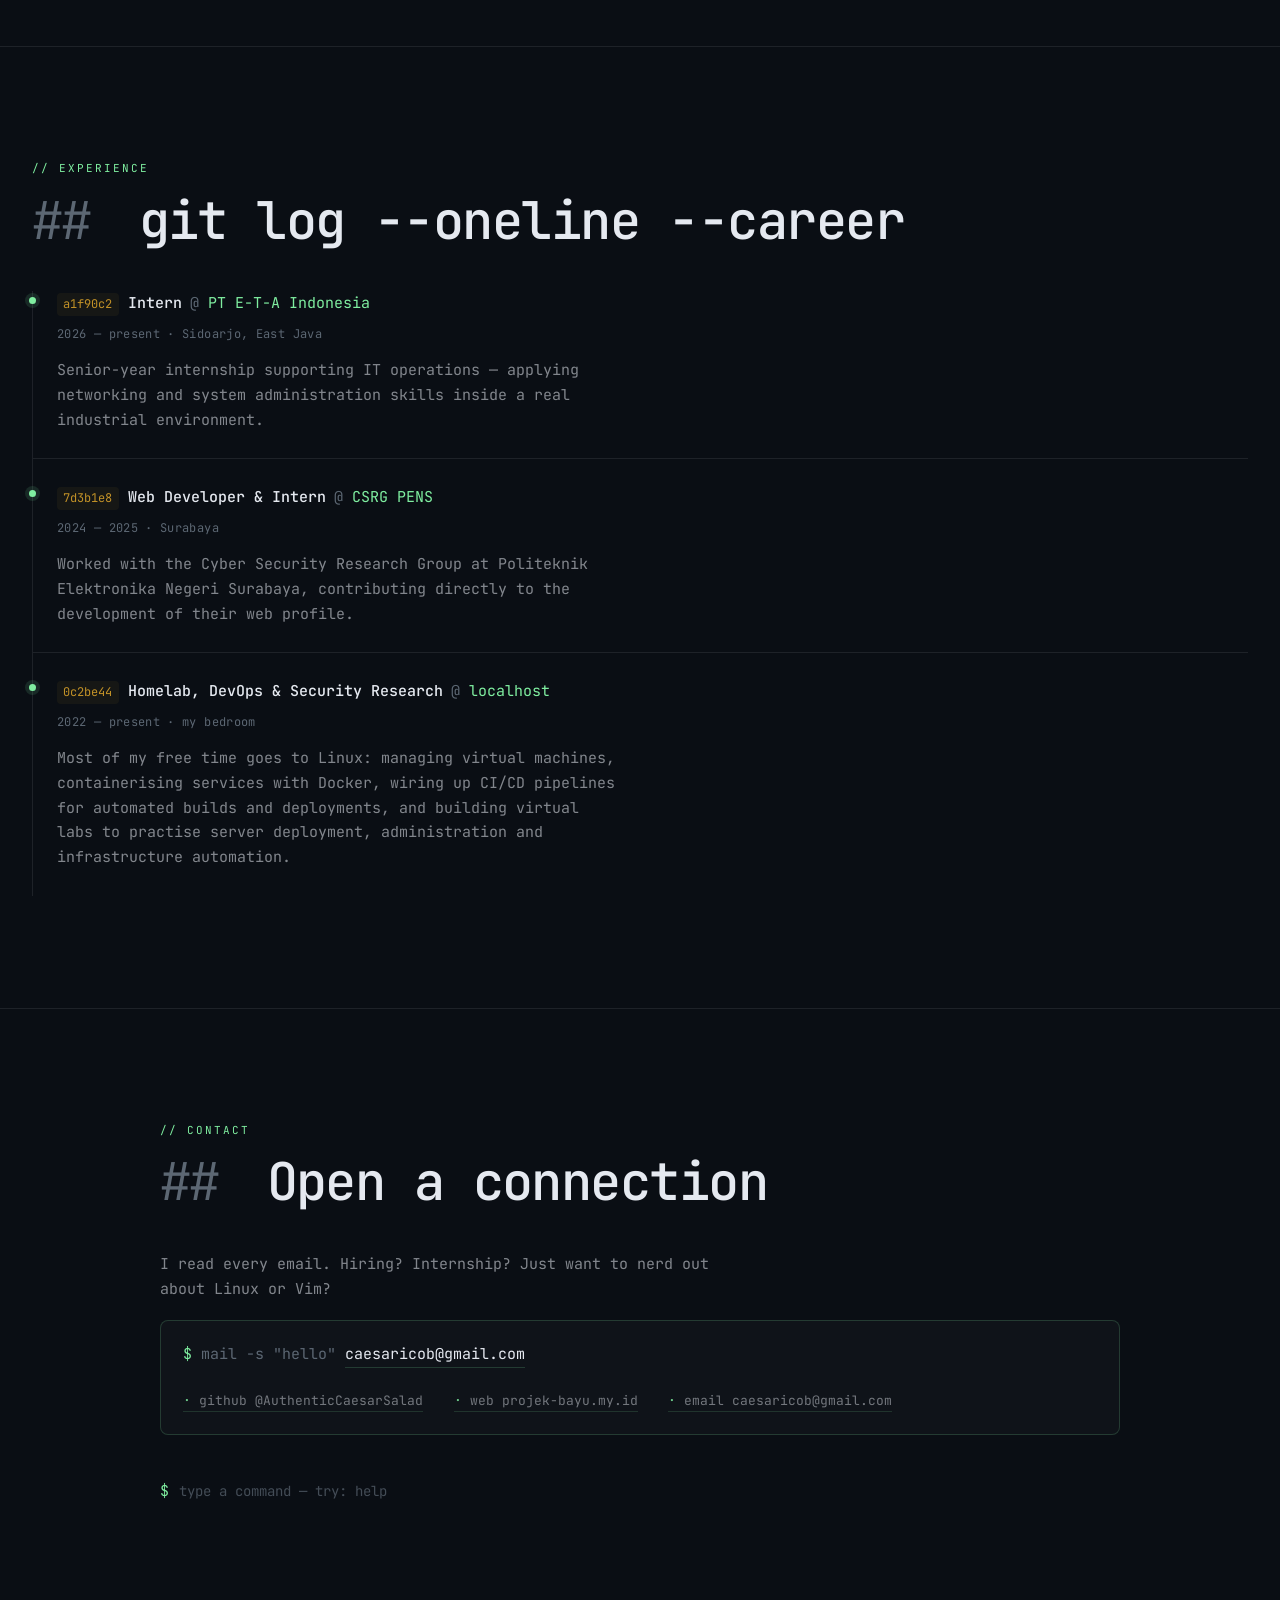
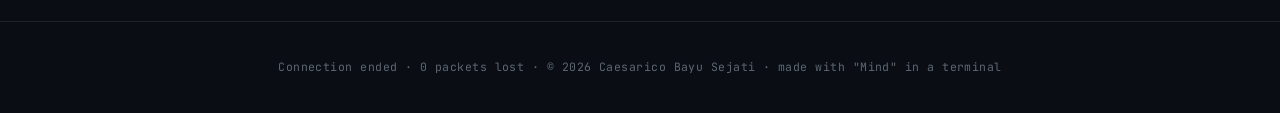
==== commit a69f2a72: "test build" ====
--- a/index.html
+++ b/index.html
@@ -314,7 +314,7 @@
   </div>
 </footer>
 
-<div class="status-pill" aria-hidden="true">guest@portfolio &middot; zsh</div>
+<div class="status-pill" aria-hidden="true">guet@portfolio &middot; zsh</div>
 
 <script src="index.js" defer></script>
 </body>
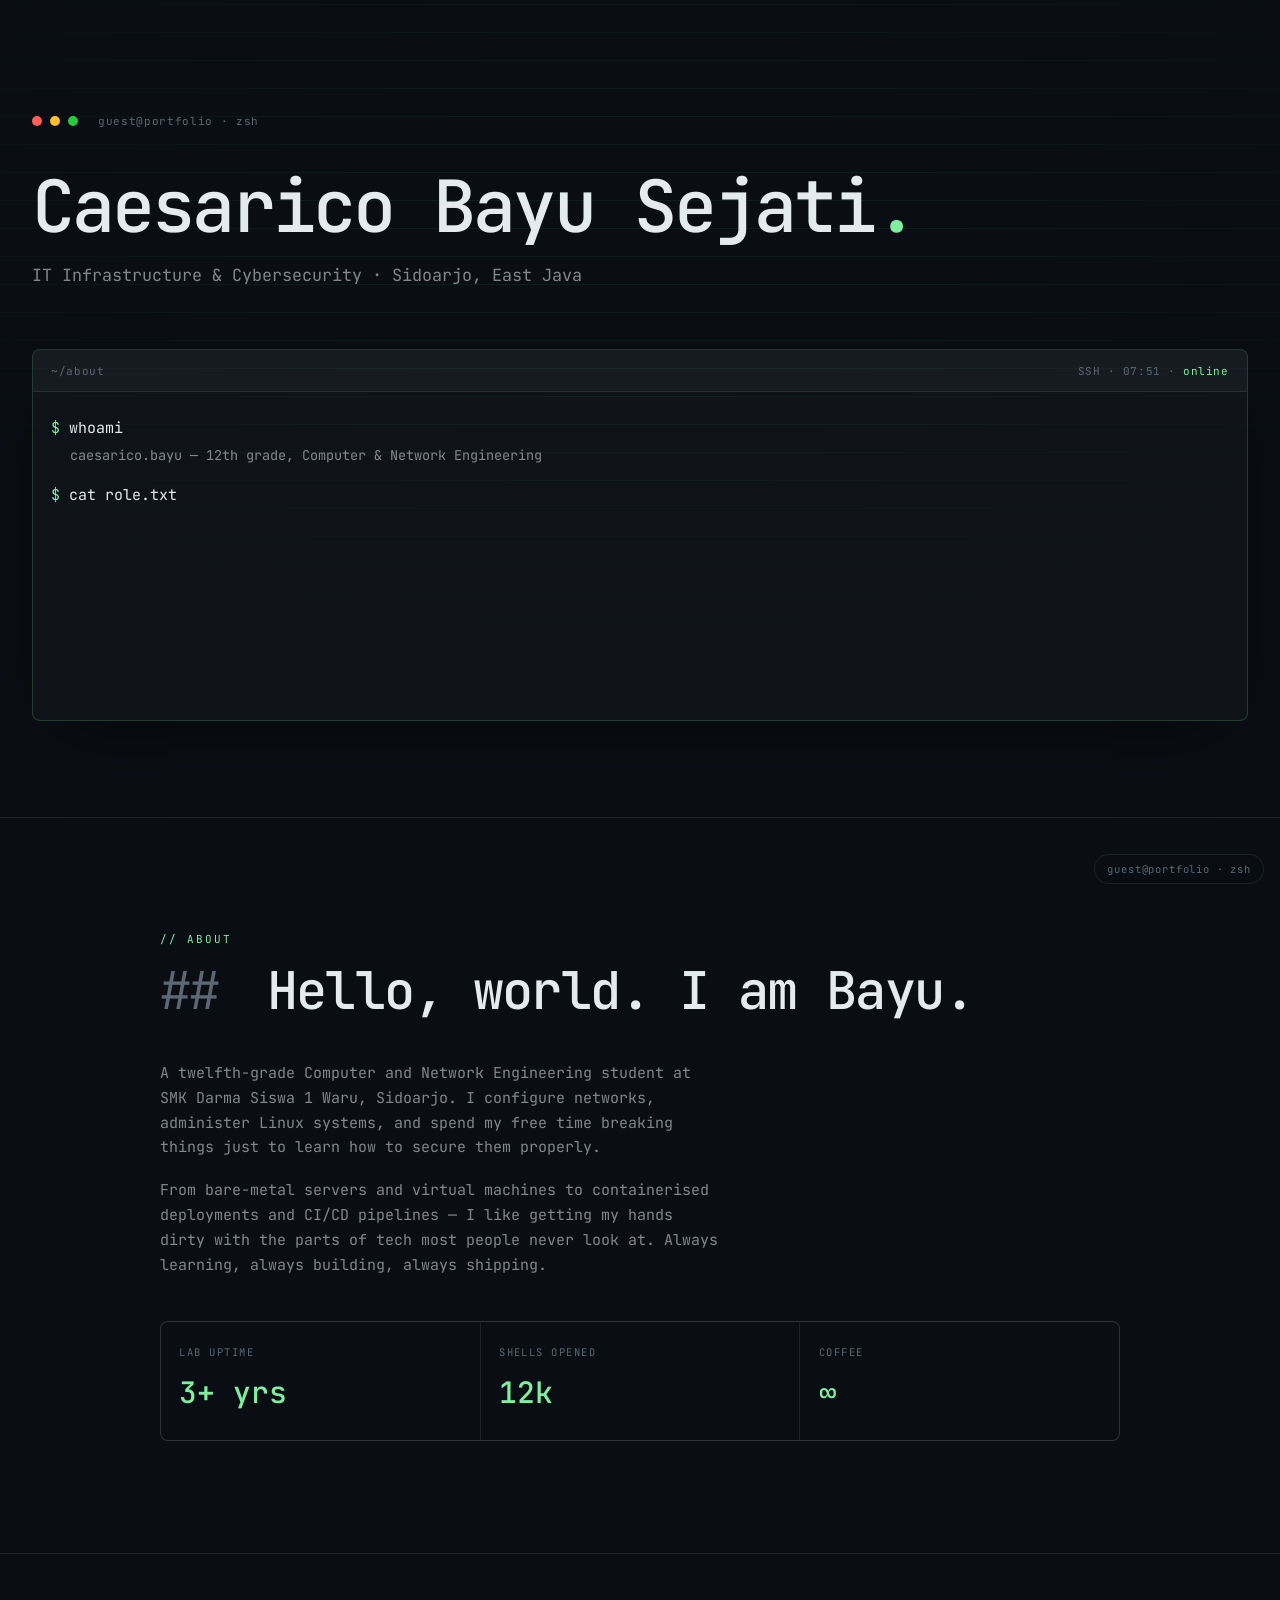
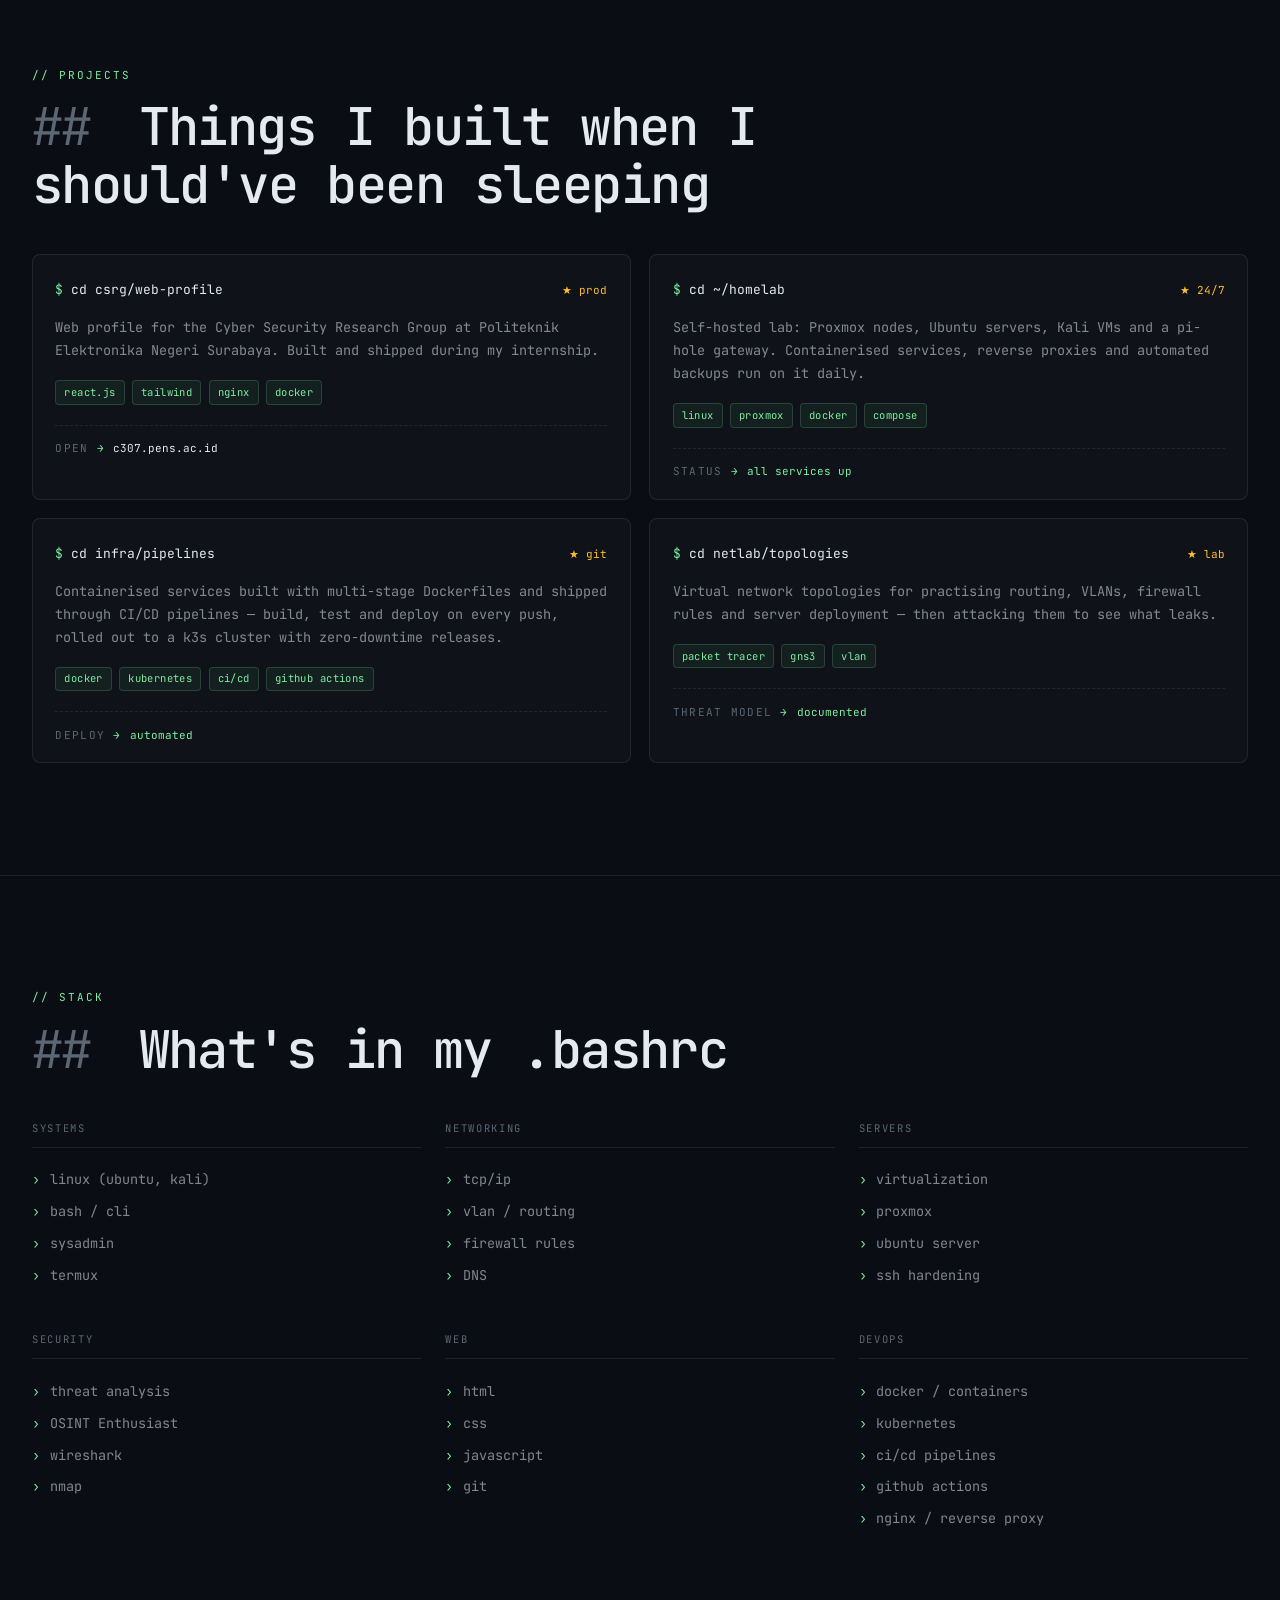
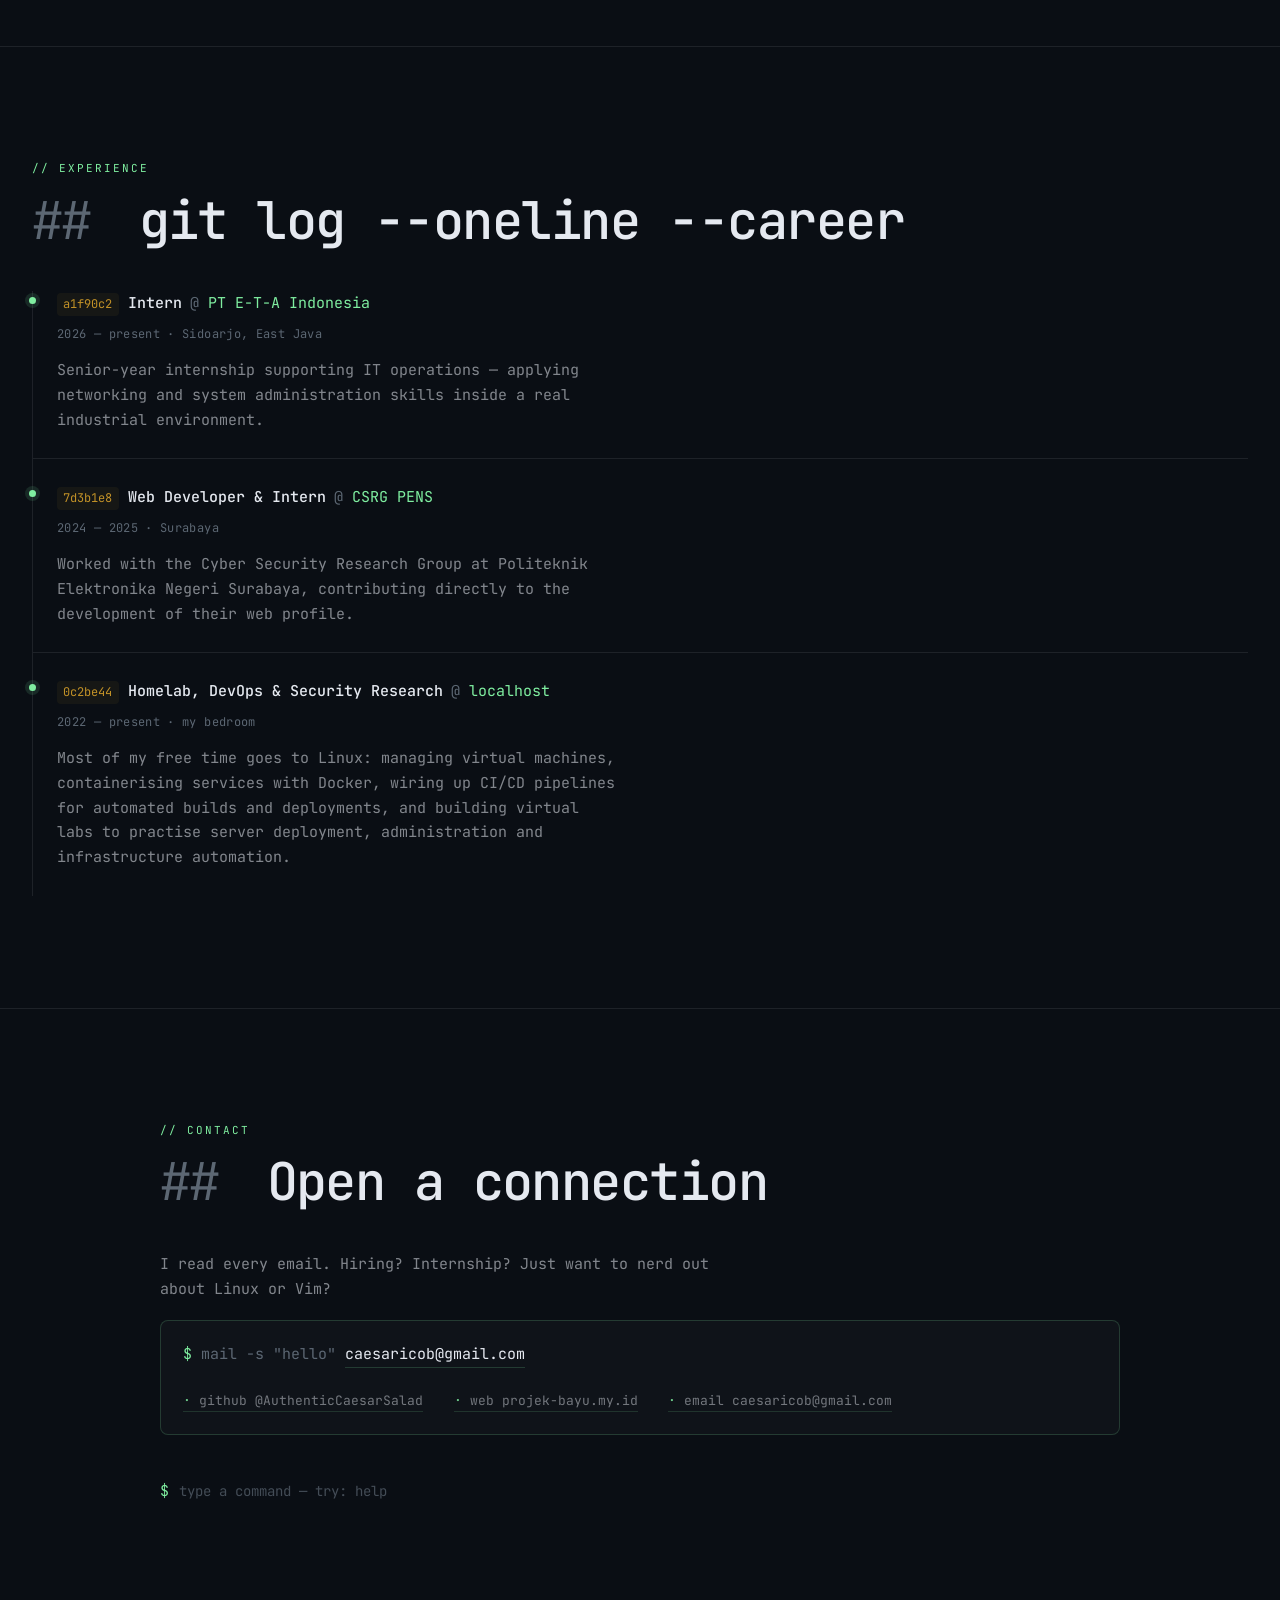
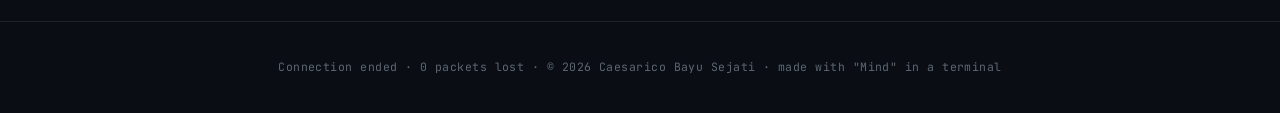
==== commit b2143e63: "test build 2" ====
--- a/index.html
+++ b/index.html
@@ -314,7 +314,7 @@
   </div>
 </footer>
 
-<div class="status-pill" aria-hidden="true">guet@portfolio &middot; zsh</div>
+<div class="status-pill" aria-hidden="true">guest@portfolio &middot; zsh</div>
 
 <script src="index.js" defer></script>
 </body>
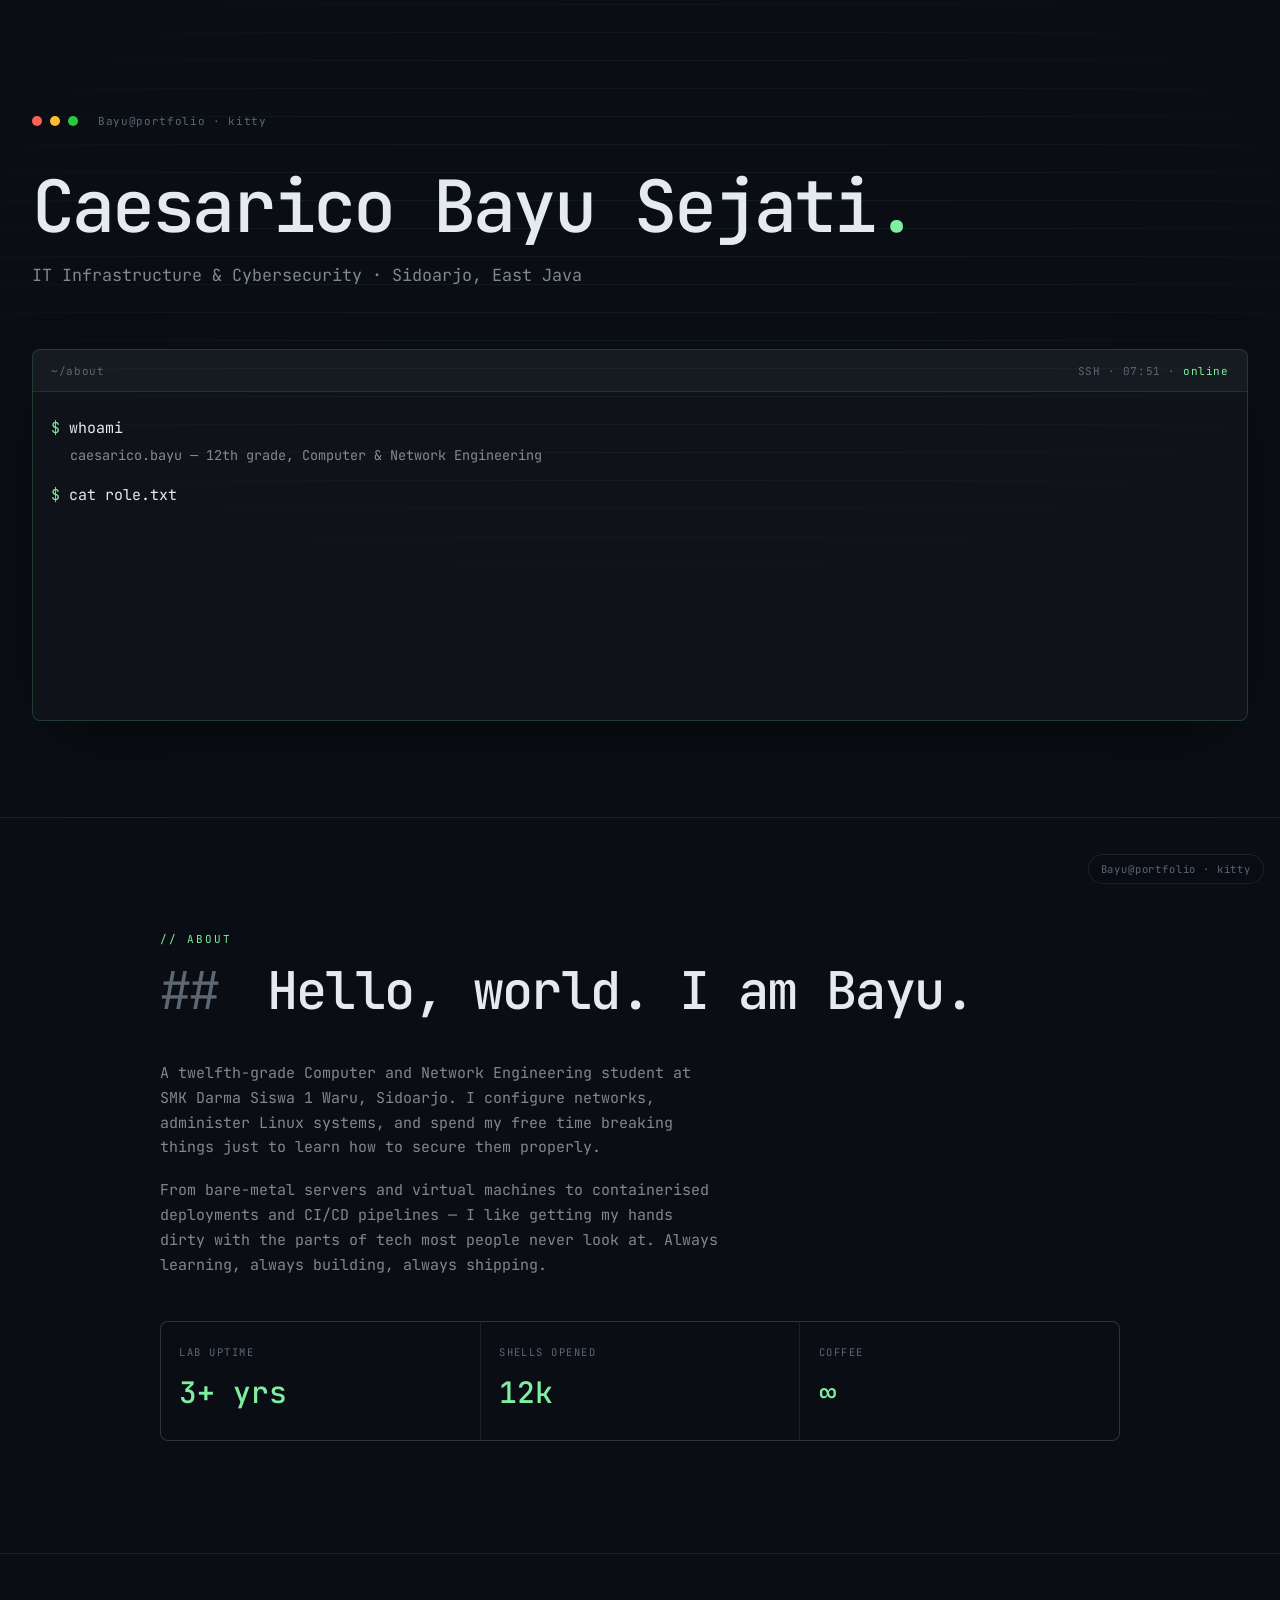
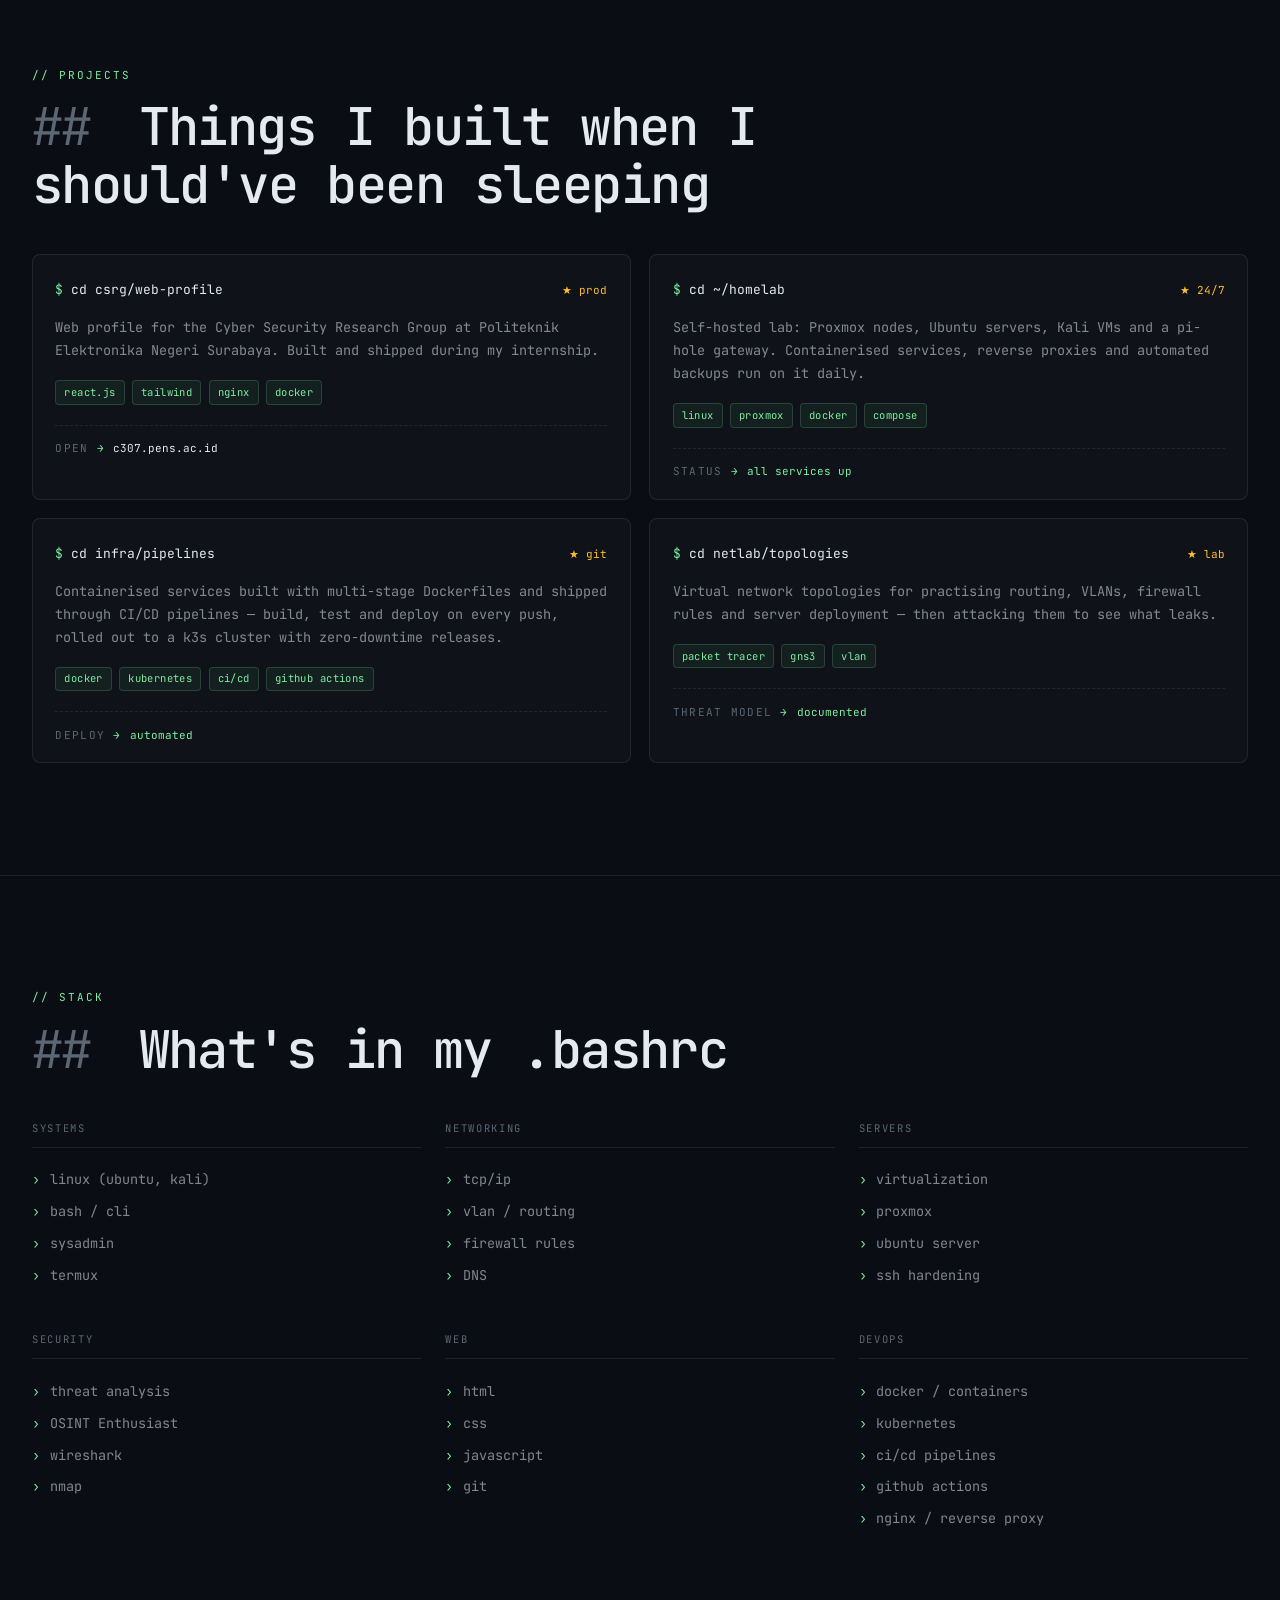
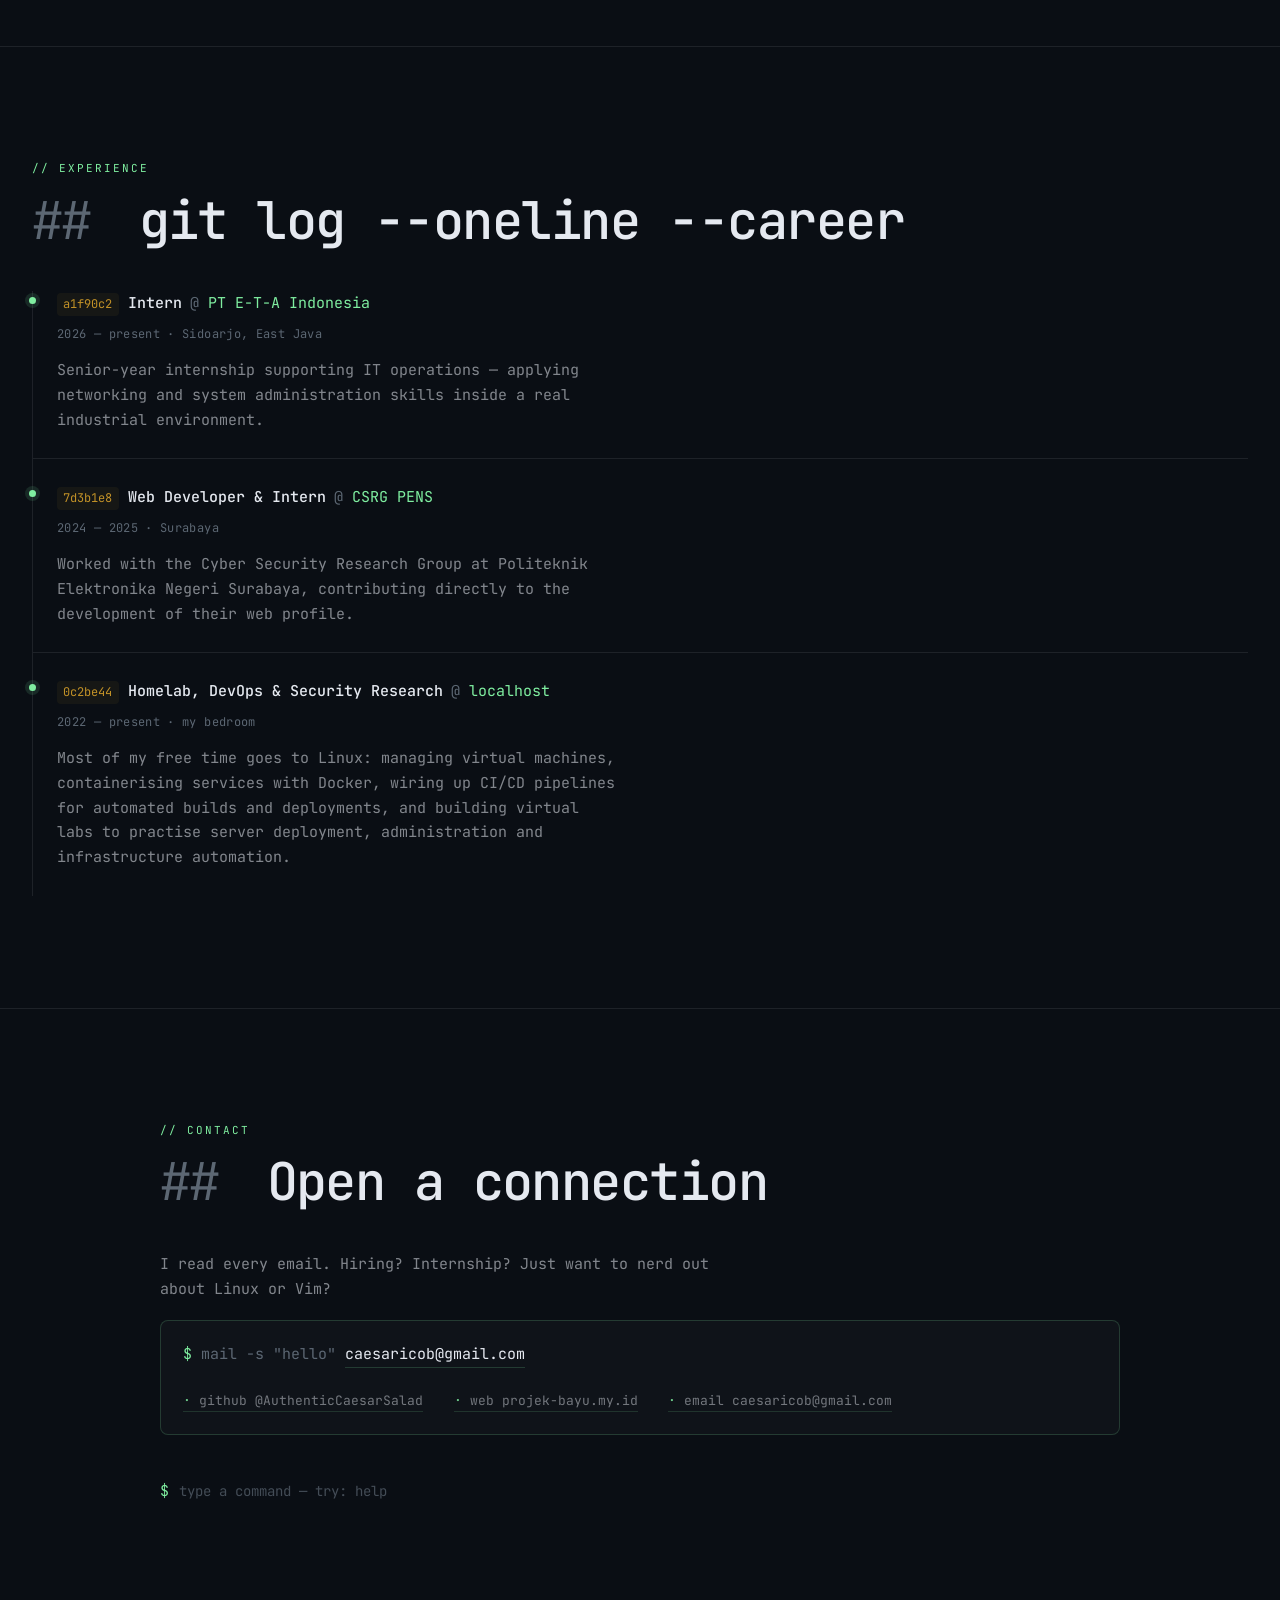
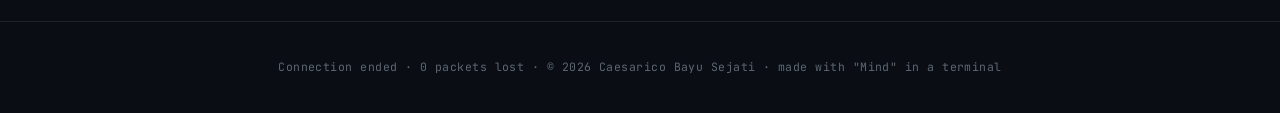
==== commit 6b3904db: "update" ====
--- a/index.html
+++ b/index.html
@@ -97,7 +97,7 @@
       <span class="light red"></span>
       <span class="light yellow"></span>
       <span class="light green"></span>
-      <span class="shell-name">guest@portfolio &middot; zsh</span>
+      <span class="shell-name">Bayu@portfolio &middot; kitty</span>
     </div>
 
     <h1 class="headline" data-scramble="Caesarico Bayu Sejati">Caesarico Bayu Sejati<span class="dot">.</span></h1>
@@ -314,7 +314,7 @@
   </div>
 </footer>
 
-<div class="status-pill" aria-hidden="true">guest@portfolio &middot; zsh</div>
+<div class="status-pill" aria-hidden="true">Bayu@portfolio &middot; kitty</div>
 
 <script src="index.js" defer></script>
 </body>
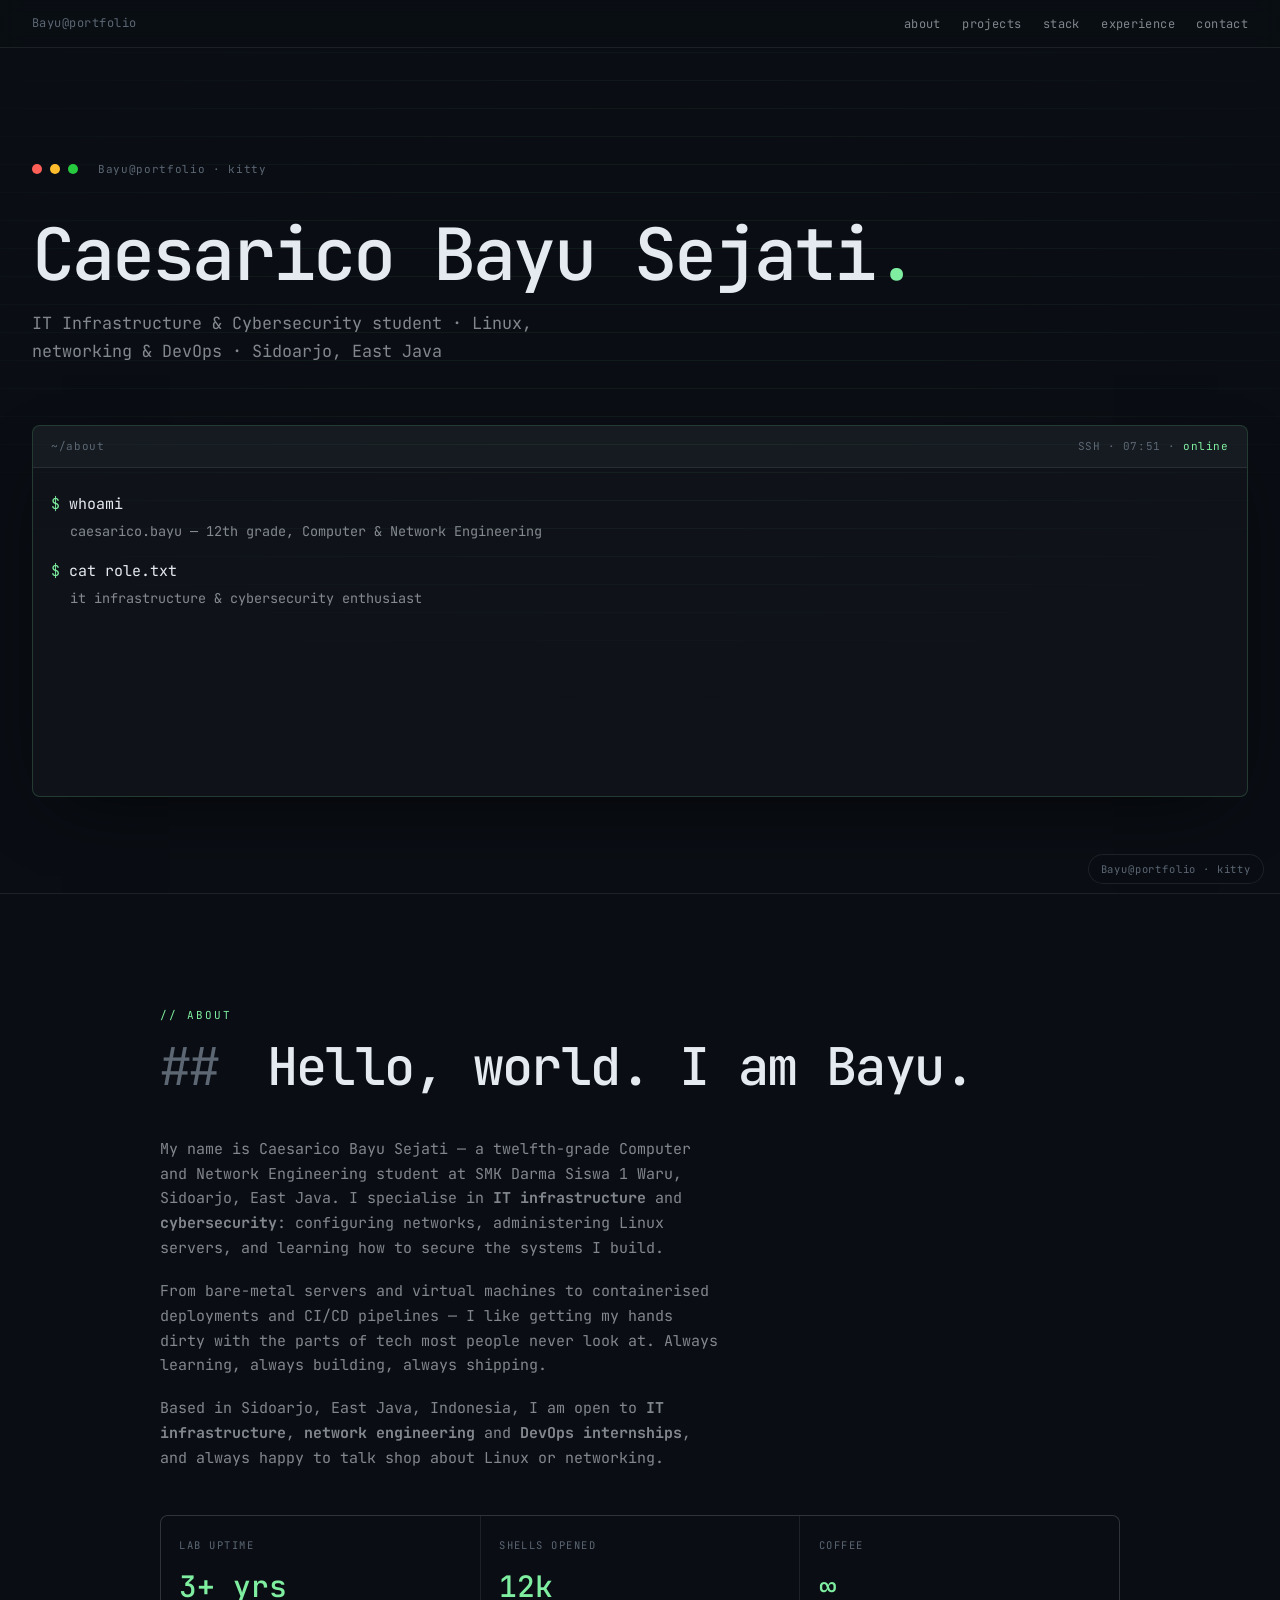
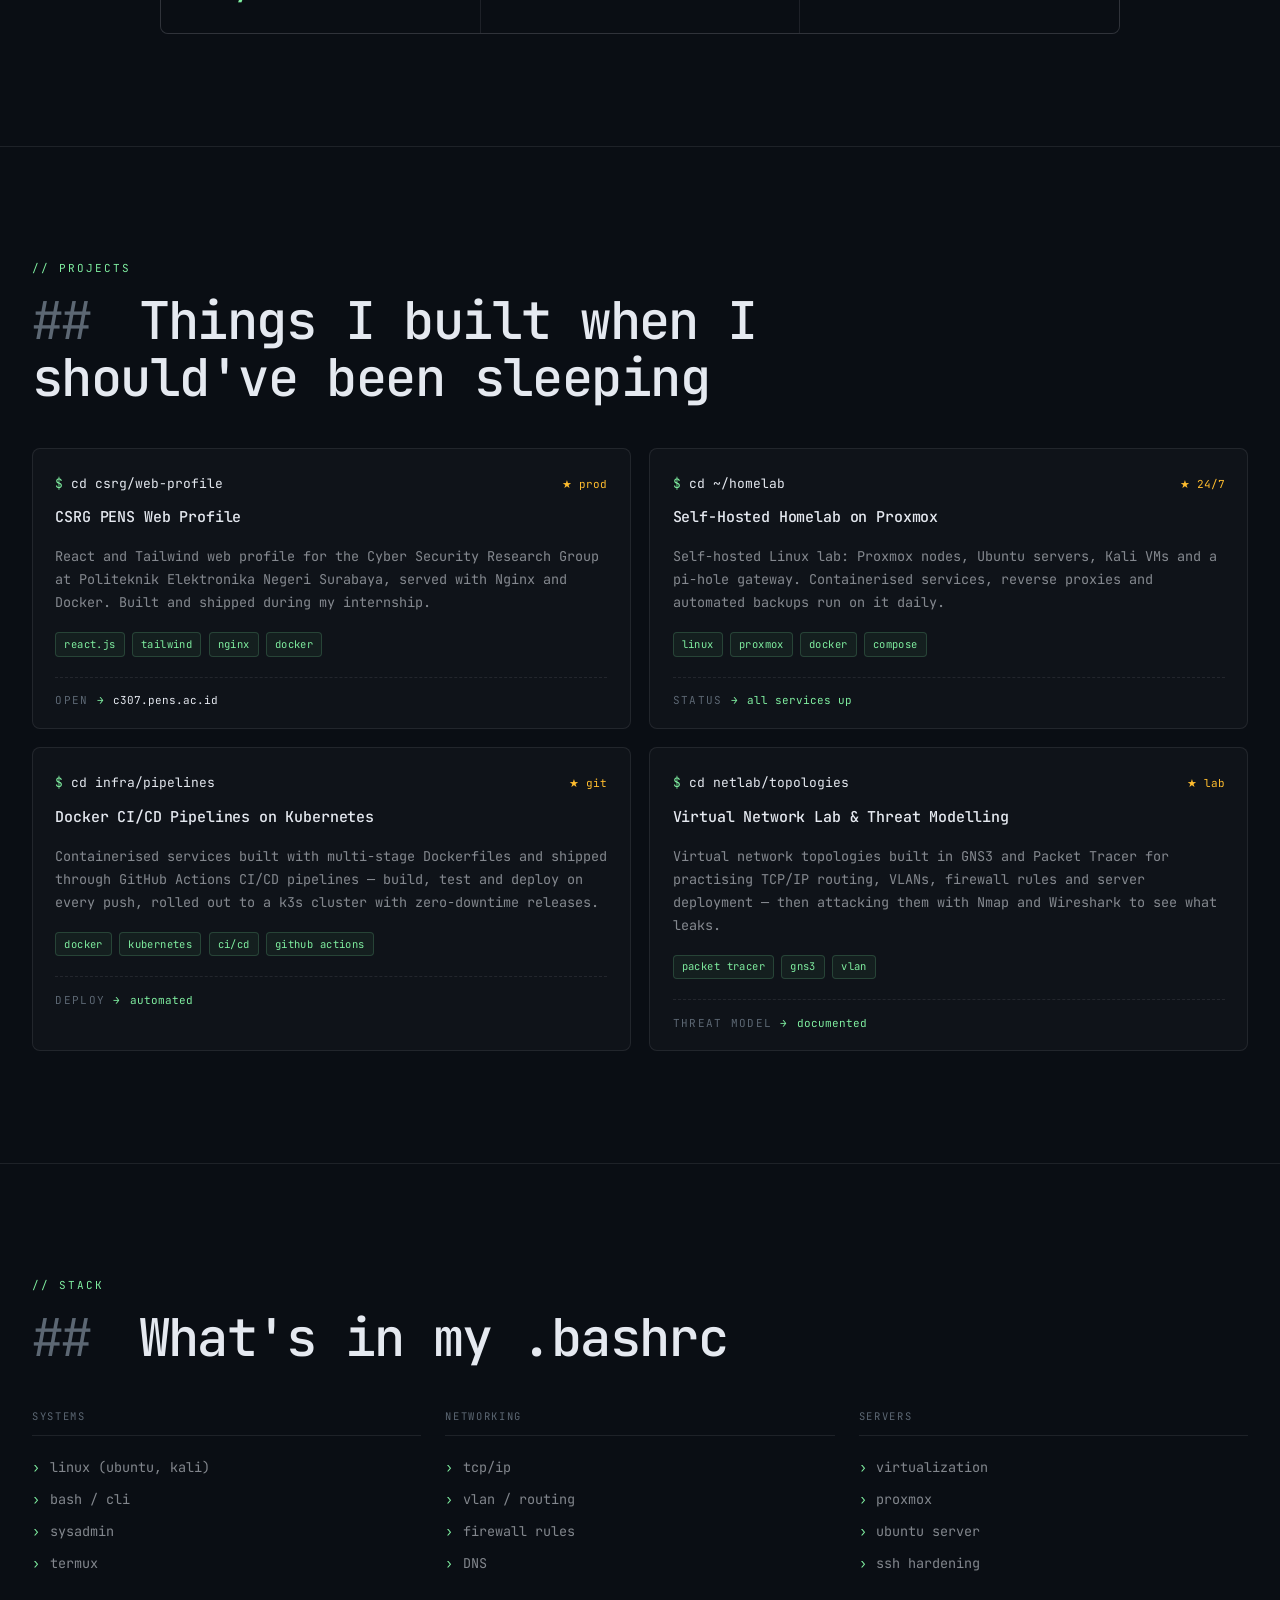
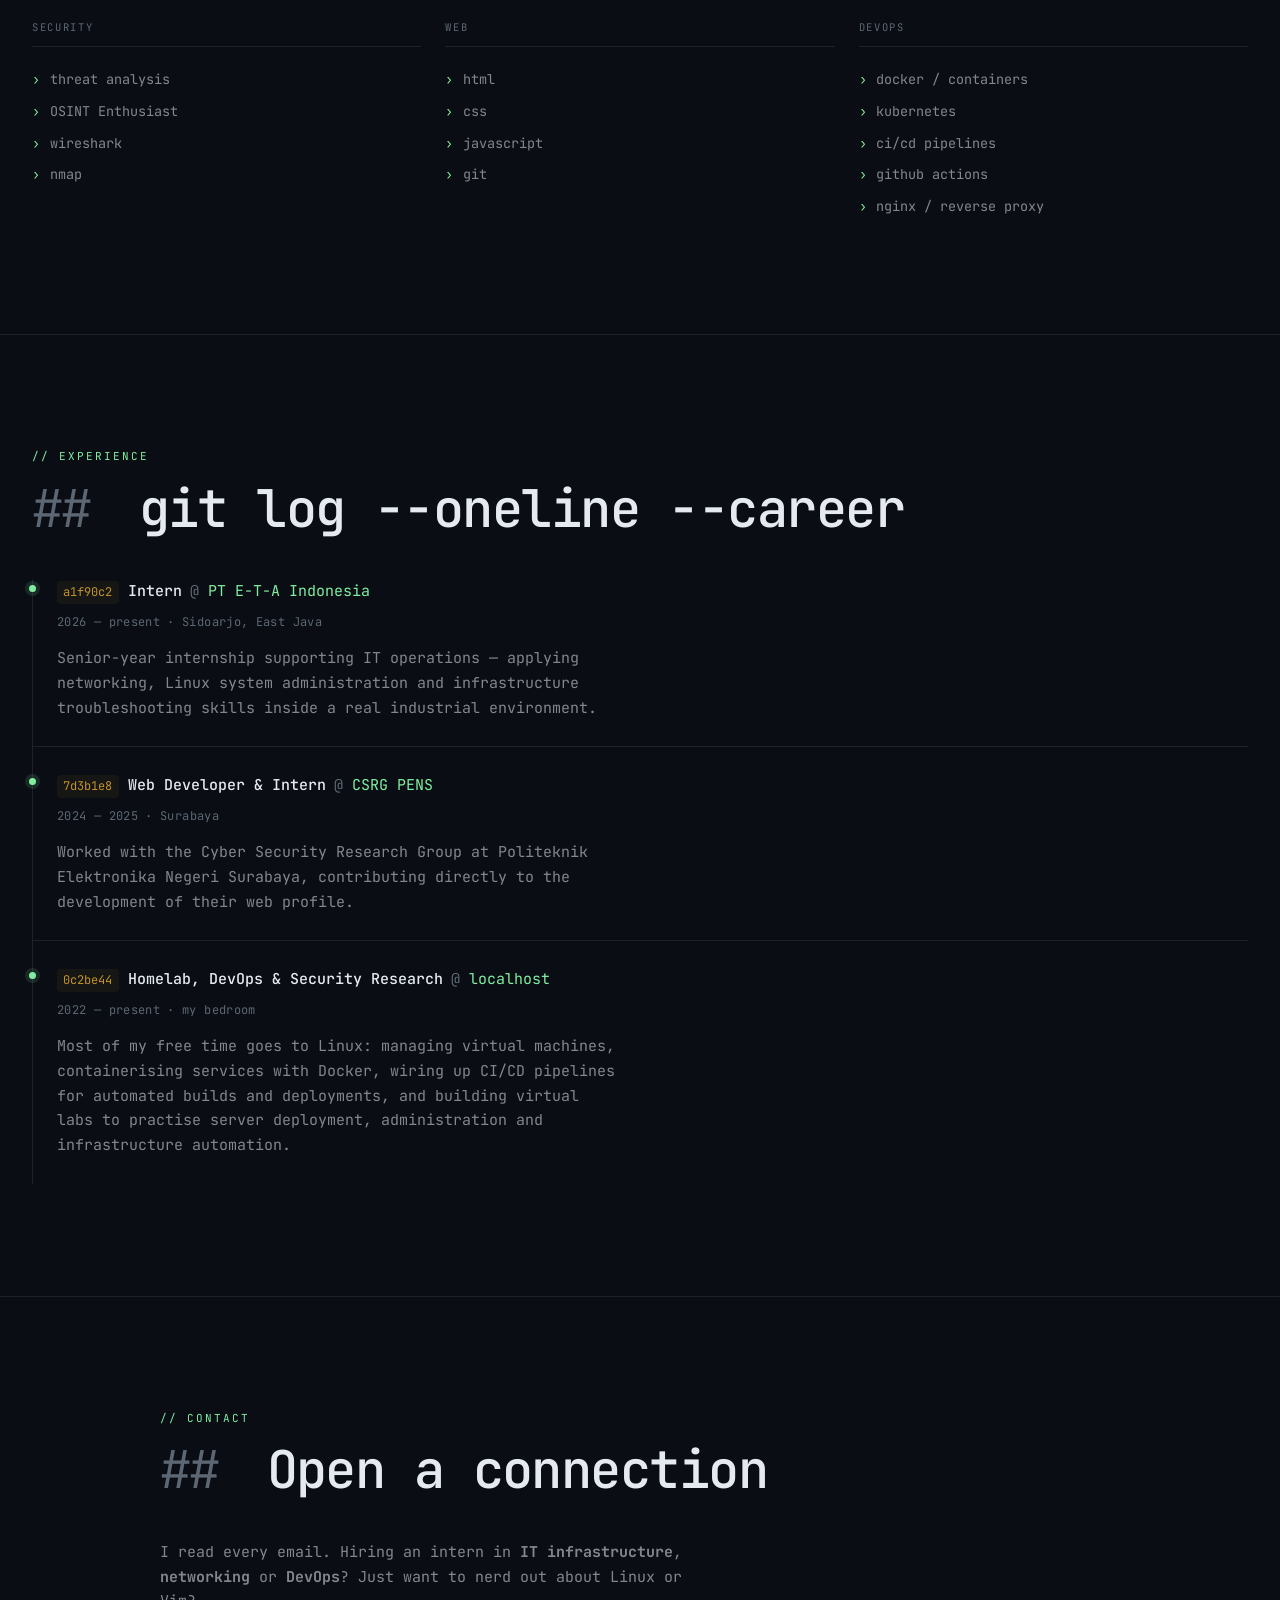
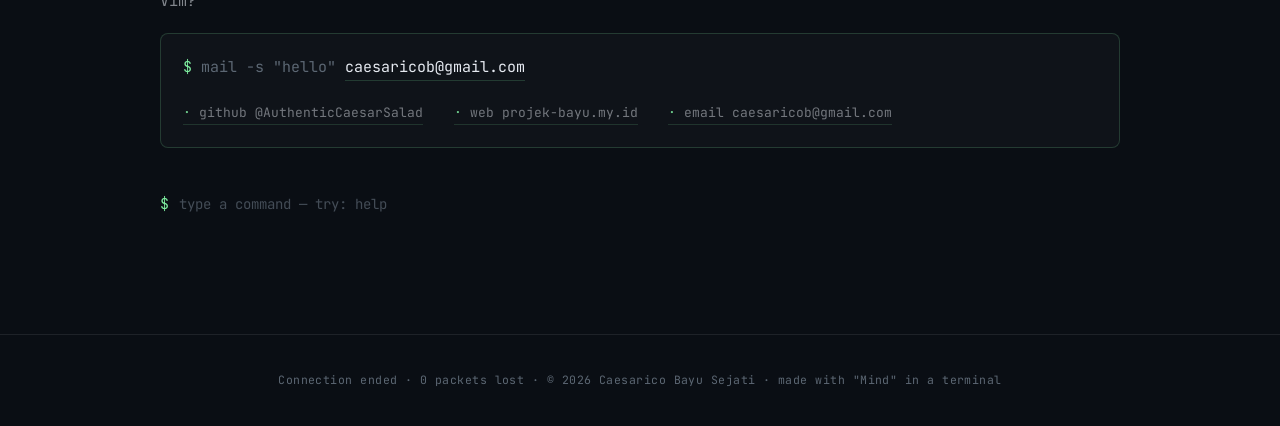
==== commit 9cea5188: "adding SEO" ====
--- a/index.html
+++ b/index.html
@@ -3,9 +3,15 @@
 <head>
 <meta charset="utf-8">
 <meta name="viewport" content="width=device-width, initial-scale=1">
-<title>Caesarico Bayu Sejati — IT Infrastructure &amp; Cybersecurity</title>
-<meta name="description" content="Caesarico Bayu Sejati — twelfth-grade Computer and Network Engineering student. Linux, networking, and cybersecurity. A terminal-style portfolio.">
+<title>Caesarico Bayu Sejati — IT Infrastructure & Cybersecurity Student | Sidoarjo</title>
+<meta name="description" content="Caesarico Bayu Sejati — IT infrastructure and cybersecurity student in Sidoarjo, Indonesia. Linux system administration, computer networking, Docker, Kubernetes and CI/CD.">
 <meta name="theme-color" content="#0A0E14">
+<meta name="rating" content="general">
+<meta name="format-detection" content="telephone=no">
+<meta name="geo.region" content="ID-JI">
+<meta name="geo.placename" content="Sidoarjo, East Java, Indonesia">
+<meta name="geo.position" content="-7.4478;112.7234">
+<meta name="ICBM" content="-7.4478, 112.7234">
 
 <!-- ── author / attribution ── -->
 <meta name="author" content="Caesarico Bayu Sejati">
@@ -14,7 +20,7 @@
 <meta name="publisher" content="SMK Darma Siswa 1 Waru, Sidoarjo">
 <meta name="designer" content="Caesarico Bayu Sejati">
 <meta name="owner" content="Caesarico Bayu Sejati">
-<meta name="robots" content="index, follow">
+<meta name="robots" content="index, follow, max-image-preview:large, max-snippet:-1, max-video-preview:-1">
 <link rel="canonical" href="https://projek-bayu.my.id/">
 
 <!-- ── Open Graph ── -->
@@ -23,11 +29,12 @@
 <meta property="og:title" content="Caesarico Bayu Sejati — IT Infrastructure &amp; Cybersecurity">
 <meta property="og:description" content="Portfolio of Caesarico Bayu Sejati, a twelfth-grade Computer and Network Engineering student at SMK Darma Siswa 1 Waru, Sidoarjo, East Java, Indonesia. Linux, networking, DevOps and cybersecurity.">
 <meta property="og:url" content="https://projek-bayu.my.id/">
-<meta property="og:image" content="https://projek-bayu.my.id/favico.png">
-<meta property="og:image:width" content="512">
-<meta property="og:image:height" content="512">
+<meta property="og:image" content="https://projek-bayu.my.id/og.png">
+<meta property="og:image:secure_url" content="https://projek-bayu.my.id/og.png">
+<meta property="og:image:width" content="1200">
+<meta property="og:image:height" content="630">
 <meta property="og:image:type" content="image/png">
-<meta property="og:image:alt" content="Terminal-style portfolio of Caesarico Bayu Sejati">
+<meta property="og:image:alt" content="Terminal-style portfolio card for Caesarico Bayu Sejati — IT Infrastructure &amp; Cybersecurity, Sidoarjo, East Java">
 <meta property="og:locale" content="en_US">
 <meta property="og:locale:alternate" content="id_ID">
 <meta property="profile:first_name" content="Caesarico Bayu">
@@ -35,45 +42,110 @@
 <meta property="profile:username" content="AuthenticCaesarSalad">
 
 <!-- ── Twitter / X card ── -->
-<meta name="twitter:card" content="summary">
-<meta name="twitter:title" content="Caesarico Bayu Sejati — IT Infrastructure &amp; Cybersecurity">
+<meta name="twitter:card" content="summary_large_image">
+<meta name="twitter:title" content="Caesarico Bayu Sejati — IT Infrastructure & Cybersecurity Student | Sidoarjo">
 <meta name="twitter:description" content="Twelfth-grade Computer and Network Engineering student at SMK Darma Siswa 1 Waru, Sidoarjo. Linux, networking, DevOps and cybersecurity.">
-<meta name="twitter:image" content="https://projek-bayu.my.id/favico.png">
-<meta name="twitter:image:alt" content="Caesarico Bayu Sejati — terminal portfolio">
+<meta name="twitter:image" content="https://projek-bayu.my.id/og.png">
+<meta name="twitter:image:alt" content="Terminal-style portfolio card for Caesarico Bayu Sejati — IT Infrastructure &amp; Cybersecurity">
 <meta name="twitter:creator" content="@AuthenticCaesarSalad">
+<meta name="twitter:site" content="@AuthenticCaesarSalad">
 
 <!-- ── JSON-LD structured data ── -->
 <script type="application/ld+json">
 {
   "@context": "https://schema.org",
-  "@type": "Person",
-  "name": "Caesarico Bayu Sejati",
-  "givenName": "Caesarico Bayu",
-  "familyName": "Sejati",
-  "url": "https://projek-bayu.my.id/",
-  "email": "mailto:caesaricob@gmail.com",
-  "image": "https://projek-bayu.my.id/favico.png",
-  "jobTitle": "IT Infrastructure & Cybersecurity Enthusiast",
-  "description": "Twelfth-grade Computer and Network Engineering student. Linux, networking, DevOps and cybersecurity.",
-  "knowsAbout": ["Linux", "Computer Networking", "Cybersecurity", "DevOps", "Docker", "Kubernetes", "CI/CD", "System Administration"],
-  "address": {
-    "@type": "PostalAddress",
-    "addressLocality": "Sidoarjo",
-    "addressRegion": "East Java",
-    "addressCountry": "ID"
-  },
-  "alumniOf": {
-    "@type": "EducationalOrganization",
-    "name": "SMK Darma Siswa 1 Waru",
-    "address": {
-      "@type": "PostalAddress",
-      "addressLocality": "Sidoarjo",
-      "addressRegion": "East Java",
-      "addressCountry": "ID"
+  "@graph": [
+    {
+      "@type": "WebSite",
+      "@id": "https://projek-bayu.my.id/#website",
+      "url": "https://projek-bayu.my.id/",
+      "name": "Caesarico Bayu Sejati — IT Infrastructure & Cybersecurity",
+      "description": "Terminal-style portfolio of Caesarico Bayu Sejati, an IT infrastructure and cybersecurity student in Sidoarjo, East Java, Indonesia.",
+      "inLanguage": "en",
+      "publisher": { "@id": "https://projek-bayu.my.id/#person" }
+    },
+    {
+      "@type": "ProfilePage",
+      "@id": "https://projek-bayu.my.id/#webpage",
+      "url": "https://projek-bayu.my.id/",
+      "name": "Caesarico Bayu Sejati — IT Infrastructure & Cybersecurity",
+      "isPartOf": { "@id": "https://projek-bayu.my.id/#website" },
+      "about": { "@id": "https://projek-bayu.my.id/#person" },
+      "inLanguage": "en",
+      "primaryImageOfPage": { "@id": "https://projek-bayu.my.id/#primaryimage" }
+    },
+    {
+      "@type": "ImageObject",
+      "@id": "https://projek-bayu.my.id/#primaryimage",
+      "url": "https://projek-bayu.my.id/og.png",
+      "contentUrl": "https://projek-bayu.my.id/og.png",
+      "width": 1200,
+      "height": 630,
+      "caption": "Caesarico Bayu Sejati — IT Infrastructure & Cybersecurity"
+    },
+    {
+      "@type": "Person",
+      "@id": "https://projek-bayu.my.id/#person",
+      "name": "Caesarico Bayu Sejati",
+      "givenName": "Caesarico Bayu",
+      "familyName": "Sejati",
+      "url": "https://projek-bayu.my.id/",
+      "mainEntityOfPage": { "@id": "https://projek-bayu.my.id/#webpage" },
+      "email": "mailto:caesaricob@gmail.com",
+      "image": { "@id": "https://projek-bayu.my.id/#primaryimage" },
+      "jobTitle": "IT Infrastructure & Cybersecurity Student",
+      "description": "Twelfth-grade Computer and Network Engineering student at SMK Darma Siswa 1 Waru, Sidoarjo, East Java, Indonesia. Works with Linux system administration, computer networking, Docker, Kubernetes, CI/CD and security analysis.",
+      "knowsLanguage": ["id-ID", "en"],
+      "knowsAbout": [
+        "Linux", "System Administration", "Computer Networking", "TCP/IP",
+        "Cybersecurity", "Threat Analysis", "Network Security", "DevOps",
+        "Docker", "Docker Compose", "Kubernetes", "CI/CD", "GitHub Actions",
+        "Nginx", "Virtualization", "Proxmox", "Bash", "DNS", "VLAN",
+        "Wireshark", "Nmap", "OSINT", "HTML", "CSS", "JavaScript", "Git"
+      ],
+      "hasOccupation": {
+        "@type": "Occupation",
+        "name": "IT Infrastructure & Cybersecurity Student",
+        "occupationLocation": {
+          "@type": "Country",
+          "name": "Indonesia"
+        },
+        "skills": "Linux, Computer Networking, Cybersecurity, DevOps, Docker, Kubernetes, CI/CD, System Administration",
+        "experienceRequirements": "No experience required"
+      },
+      "worksFor": {
+        "@type": "Organization",
+        "name": "PT E-T-A Indonesia",
+        "address": {
+          "@type": "PostalAddress",
+          "addressLocality": "Sidoarjo",
+          "addressRegion": "East Java",
+          "addressCountry": "ID"
+        }
+      },
+      "address": {
+        "@type": "PostalAddress",
+        "addressLocality": "Sidoarjo",
+        "addressRegion": "East Java",
+        "addressCountry": "ID"
+      },
+      "alumniOf": {
+        "@type": "EducationalOrganization",
+        "name": "SMK Darma Siswa 1 Waru",
+        "url": "https://projek-bayu.my.id/",
+        "address": {
+          "@type": "PostalAddress",
+          "addressLocality": "Sidoarjo",
+          "addressRegion": "East Java",
+          "addressCountry": "ID"
+        }
+      },
+      "sameAs": [
+        "https://github.com/AuthenticCaesarSalad",
+        "https://x.com/AuthenticCaesarSalad",
+        "https://twitter.com/AuthenticCaesarSalad"
+      ]
     }
-  },
-  "sameAs": [
-    "https://github.com/AuthenticCaesarSalad"
   ]
 }
 </script>
@@ -88,8 +160,26 @@
 <body>
 <a class="skip" href="#about">Skip to content</a>
 
+<!-- ══════════════════════ NAV ══════════════════════ -->
+<header class="topbar">
+  <div class="inner topbar-in">
+    <a class="brand" href="#top">Bayu@portfolio</a>
+    <nav class="nav" aria-label="Primary">
+      <ul>
+        <li><a href="#about">about</a></li>
+        <li><a href="#projects">projects</a></li>
+        <li><a href="#stack">stack</a></li>
+        <li><a href="#experience">experience</a></li>
+        <li><a href="#contact">contact</a></li>
+      </ul>
+    </nav>
+  </div>
+</header>
+
+<main id="top">
+
 <!-- ══════════════════════ HERO ══════════════════════ -->
-<section class="hero" id="top">
+<section class="hero" aria-labelledby="hero-name">
   <div class="scanlines" aria-hidden="true"></div>
   <div class="hero-inner">
 
@@ -100,8 +190,8 @@
       <span class="shell-name">Bayu@portfolio &middot; kitty</span>
     </div>
 
-    <h1 class="headline" data-scramble="Caesarico Bayu Sejati">Caesarico Bayu Sejati<span class="dot">.</span></h1>
-    <p class="tagline">IT Infrastructure &amp; Cybersecurity &middot; Sidoarjo, East Java</p>
+    <h1 class="headline" id="hero-name" data-scramble="Caesarico Bayu Sejati">Caesarico Bayu Sejati<span class="dot">.</span></h1>
+    <p class="tagline">IT Infrastructure &amp; Cybersecurity student &middot; Linux, networking &amp; DevOps &middot; Sidoarjo, East Java</p>
 
     <div class="term">
       <div class="term-head">
@@ -127,13 +217,14 @@
 </section>
 
 <!-- ══════════════════════ ABOUT ══════════════════════ -->
-<section class="band" id="about">
+<section class="band" id="about" aria-labelledby="about-h">
   <div class="inner narrow">
     <p class="label">// about</p>
-    <h2 class="h2"><span class="hash">##</span> Hello, world. I am Bayu.</h2>
+    <h2 class="h2" id="about-h"><span class="hash">##</span> Hello, world. I am Bayu.</h2>
     <div class="reveal">
-      <p class="body">A twelfth-grade Computer and Network Engineering student at SMK Darma Siswa&nbsp;1 Waru, Sidoarjo. I configure networks, administer Linux systems, and spend my free time breaking things just to learn how to secure them properly.</p>
+      <p class="body">My name is Caesarico Bayu Sejati &mdash; a twelfth-grade Computer and Network Engineering student at SMK Darma Siswa&nbsp;1 Waru, Sidoarjo, East Java. I specialise in <strong>IT infrastructure</strong> and <strong>cybersecurity</strong>: configuring networks, administering Linux servers, and learning how to secure the systems I build.</p>
       <p class="body">From bare-metal servers and virtual machines to containerised deployments and CI/CD pipelines &mdash; I like getting my hands dirty with the parts of tech most people never look at. Always learning, always building, always shipping.</p>
+      <p class="body">Based in Sidoarjo, East Java, Indonesia, I am open to <strong>IT infrastructure</strong>, <strong>network engineering</strong> and <strong>DevOps internships</strong>, and always happy to talk shop about Linux or networking.</p>
     </div>
 
     <dl class="stats">
@@ -145,52 +236,58 @@
 </section>
 
 <!-- ══════════════════════ PROJECTS ══════════════════════ -->
-<section class="band" id="projects">
+<section class="band" id="projects" aria-labelledby="projects-h">
   <div class="inner">
     <p class="label">// projects</p>
-    <h2 class="h2"><span class="hash">##</span> Things I built when I should've been sleeping</h2>
+    <h2 class="h2" id="projects-h"><span class="hash">##</span> Things I built when I should've been sleeping</h2>
 
     <div class="cards reveal">
+
       <a class="card" href="https://c307.pens.ac.id" target="_blank" rel="noopener noreferrer">
         <div class="card-cmd"><span class="prompt">$</span> <span class="kw">cd</span> csrg/web-profile <span class="stars">&#9733; prod</span></div>
-        <p class="card-desc">Web profile for the Cyber Security Research Group at Politeknik Elektronika Negeri Surabaya. Built and shipped during my internship.</p>
+        <h3 class="card-title">CSRG PENS Web Profile</h3>
+        <p class="card-desc">React and Tailwind web profile for the Cyber Security Research Group at Politeknik Elektronika Negeri Surabaya, served with Nginx and Docker. Built and shipped during my internship.</p>
         <div class="tags"><span>react.js</span><span>tailwind</span><span>nginx</span><span>docker</span></div>
         <div class="card-open">open <span class="arrow">&rarr;</span> <span class="url">c307.pens.ac.id</span></div>
       </a>
 
       <div class="card">
         <div class="card-cmd"><span class="prompt">$</span> <span class="kw">cd</span> ~/homelab <span class="stars">&#9733; 24/7</span></div>
-        <p class="card-desc">Self-hosted lab: Proxmox nodes, Ubuntu servers, Kali VMs and a pi-hole gateway. Containerised services, reverse proxies and automated backups run on it daily.</p>
+        <h3 class="card-title">Self-Hosted Homelab on Proxmox</h3>
+        <p class="card-desc">Self-hosted Linux lab: Proxmox nodes, Ubuntu servers, Kali VMs and a pi-hole gateway. Containerised services, reverse proxies and automated backups run on it daily.</p>
         <div class="tags"><span>linux</span><span>proxmox</span><span>docker</span><span>compose</span></div>
         <div class="card-open">status <span class="arrow">&rarr;</span> <span class="ok">all services up</span></div>
       </div>
 
       <div class="card">
         <div class="card-cmd"><span class="prompt">$</span> <span class="kw">cd</span> infra/pipelines <span class="stars">&#9733; git</span></div>
-        <p class="card-desc">Containerised services built with multi-stage Dockerfiles and shipped through CI/CD pipelines &mdash; build, test and deploy on every push, rolled out to a k3s cluster with zero-downtime releases.</p>
+        <h3 class="card-title">Docker CI/CD Pipelines on Kubernetes</h3>
+        <p class="card-desc">Containerised services built with multi-stage Dockerfiles and shipped through GitHub Actions CI/CD pipelines &mdash; build, test and deploy on every push, rolled out to a k3s cluster with zero-downtime releases.</p>
         <div class="tags"><span>docker</span><span>kubernetes</span><span>ci/cd</span><span>github actions</span></div>
         <div class="card-open">deploy <span class="arrow">&rarr;</span> <span class="ok">automated</span></div>
       </div>
 
       <div class="card">
         <div class="card-cmd"><span class="prompt">$</span> <span class="kw">cd</span> netlab/topologies <span class="stars">&#9733; lab</span></div>
-        <p class="card-desc">Virtual network topologies for practising routing, VLANs, firewall rules and server deployment &mdash; then attacking them to see what leaks.</p>
+        <h3 class="card-title">Virtual Network Lab &amp; Threat Modelling</h3>
+        <p class="card-desc">Virtual network topologies built in GNS3 and Packet Tracer for practising TCP/IP routing, VLANs, firewall rules and server deployment &mdash; then attacking them with Nmap and Wireshark to see what leaks.</p>
         <div class="tags"><span>packet tracer</span><span>gns3</span><span>vlan</span></div>
         <div class="card-open">threat model <span class="arrow">&rarr;</span> <span class="ok">documented</span></div>
       </div>
+
     </div>
   </div>
 </section>
 
 <!-- ══════════════════════ STACK ══════════════════════ -->
-<section class="band" id="stack">
+<section class="band" id="stack" aria-labelledby="stack-h">
   <div class="inner">
     <p class="label">// stack</p>
-    <h2 class="h2"><span class="hash">##</span> What's in my .bashrc</h2>
+    <h2 class="h2" id="stack-h"><span class="hash">##</span> What's in my .bashrc</h2>
 
     <div class="cols reveal">
       <div class="col">
-        <p class="col-head">systems</p>
+        <h3 class="col-head">systems</h3>
         <ul>
           <li><span>&rsaquo;</span> linux (ubuntu, kali)</li>
           <li><span>&rsaquo;</span> bash / cli</li>
@@ -199,7 +296,7 @@
         </ul>
       </div>
       <div class="col">
-        <p class="col-head">networking</p>
+        <h3 class="col-head">networking</h3>
         <ul>
           <li><span>&rsaquo;</span> tcp/ip</li>
           <li><span>&rsaquo;</span> vlan / routing</li>
@@ -208,7 +305,7 @@
         </ul>
       </div>
       <div class="col">
-        <p class="col-head">servers</p>
+        <h3 class="col-head">servers</h3>
         <ul>
           <li><span>&rsaquo;</span> virtualization</li>
           <li><span>&rsaquo;</span> proxmox</li>
@@ -217,7 +314,7 @@
         </ul>
       </div>
       <div class="col">
-        <p class="col-head">security</p>
+        <h3 class="col-head">security</h3>
         <ul>
           <li><span>&rsaquo;</span> threat analysis</li>
           <li><span>&rsaquo;</span> OSINT Enthusiast</li>
@@ -226,7 +323,7 @@
         </ul>
       </div>
       <div class="col">
-        <p class="col-head">web</p>
+        <h3 class="col-head">web</h3>
         <ul>
           <li><span>&rsaquo;</span> html</li>
           <li><span>&rsaquo;</span> css</li>
@@ -235,7 +332,7 @@
         </ul>
       </div>
       <div class="col">
-        <p class="col-head">devops</p>
+        <h3 class="col-head">devops</h3>
         <ul>
           <li><span>&rsaquo;</span> docker / containers</li>
           <li><span>&rsaquo;</span> kubernetes</li>
@@ -249,10 +346,10 @@
 </section>
 
 <!-- ══════════════════════ EXPERIENCE ══════════════════════ -->
-<section class="band" id="experience">
+<section class="band" id="experience" aria-labelledby="experience-h">
   <div class="inner">
     <p class="label">// experience</p>
-    <h2 class="h2"><span class="hash">##</span> git log --oneline --career</h2>
+    <h2 class="h2" id="experience-h"><span class="hash">##</span> git log --oneline --career</h2>
 
     <ol class="log reveal">
       <li>
@@ -260,15 +357,15 @@
           <span class="sha">a1f90c2</span>
           <span class="role">Intern</span><span class="at">@</span><span class="org">PT E-T-A Indonesia</span>
         </div>
-        <p class="meta">2026 &mdash; present &middot; Sidoarjo, East Java</p>
-        <p class="body">Senior-year internship supporting IT operations &mdash; applying networking and system administration skills inside a real industrial environment.</p>
+        <p class="meta"><time datetime="2026">2026</time> &mdash; present &middot; Sidoarjo, East Java</p>
+        <p class="body">Senior-year internship supporting IT operations &mdash; applying networking, Linux system administration and infrastructure troubleshooting skills inside a real industrial environment.</p>
       </li>
       <li>
         <div class="log-head">
           <span class="sha">7d3b1e8</span>
           <span class="role">Web Developer &amp; Intern</span><span class="at">@</span><span class="org">CSRG PENS</span>
         </div>
-        <p class="meta">2024 &mdash; 2025 &middot; Surabaya</p>
+        <p class="meta"><time datetime="2024">2024</time> &mdash; <time datetime="2025">2025</time> &middot; Surabaya</p>
         <p class="body">Worked with the Cyber Security Research Group at Politeknik Elektronika Negeri Surabaya, contributing directly to the development of their web profile.</p>
       </li>
       <li>
@@ -276,7 +373,7 @@
           <span class="sha">0c2be44</span>
           <span class="role">Homelab, DevOps &amp; Security Research</span><span class="at">@</span><span class="org">localhost</span>
         </div>
-        <p class="meta">2022 &mdash; present &middot; my bedroom</p>
+        <p class="meta"><time datetime="2022">2022</time> &mdash; present &middot; my bedroom</p>
         <p class="body">Most of my free time goes to Linux: managing virtual machines, containerising services with Docker, wiring up CI/CD pipelines for automated builds and deployments, and building virtual labs to practise server deployment, administration and infrastructure automation.</p>
       </li>
     </ol>
@@ -284,11 +381,11 @@
 </section>
 
 <!-- ══════════════════════ CONTACT ══════════════════════ -->
-<section class="band" id="contact">
+<section class="band" id="contact" aria-labelledby="contact-h">
   <div class="inner narrow">
     <p class="label">// contact</p>
-    <h2 class="h2"><span class="hash">##</span> Open a connection</h2>
-    <p class="body">I read every email. Hiring? Internship? Just want to nerd out about Linux or Vim?</p>
+    <h2 class="h2" id="contact-h"><span class="hash">##</span> Open a connection</h2>
+    <p class="body">I read every email. Hiring an intern in <strong>IT infrastructure</strong>, <strong>networking</strong> or <strong>DevOps</strong>? Just want to nerd out about Linux or Vim?</p>
 
     <div class="connect">
       <div class="line"><span class="prompt">$</span> <span class="dim">mail -s "hello"</span> <a href="mailto:caesaricob@gmail.com">caesaricob@gmail.com</a></div>
@@ -308,6 +405,8 @@
   </div>
 </section>
 
+</main>
+
 <footer class="foot">
   <div class="inner">
     <p>Connection ended &middot; 0 packets lost &middot; &copy; <span id="year">2026</span> Caesarico Bayu Sejati &middot; made with "Mind" in a terminal</p>
--- a/style.css
+++ b/style.css
@@ -60,6 +60,24 @@
 .dim{ color:var(--muted) }
 .prompt{ color:var(--green) }
 
+/* ── topbar / primary nav ─────────────────────────────── */
+.topbar{
+  position:sticky; top:0; z-index:30;
+  background:rgba(10,14,20,.86); border-bottom:1px solid var(--line-soft);
+  backdrop-filter:blur(8px); -webkit-backdrop-filter:blur(8px);
+}
+.topbar-in{ display:flex; align-items:center; justify-content:space-between; gap:1rem; padding:.7rem 0 }
+.brand{ font-size:12px; color:var(--muted); letter-spacing:.04em; white-space:nowrap }
+.brand:hover{ color:var(--green) }
+.nav ul{ display:flex; flex-wrap:wrap; gap:.35rem 1.35rem; list-style:none; margin:0; padding:0 }
+.nav a{
+  font-size:12px; color:var(--dim); letter-spacing:.03em;
+  padding:.25rem 0; border-bottom:1px solid transparent; transition:color .2s, border-color .2s;
+}
+.nav a:hover{ color:var(--green); border-bottom-color:var(--line) }
+main{ scroll-margin-top:3.25rem }
+section[id]{ scroll-margin-top:3.5rem }
+
 /* ══════════════════════ HERO ══════════════════════ */
 .hero{
   position:relative; overflow:hidden;
@@ -143,6 +161,10 @@
   background:var(--surface); transition:border-color .25s, background .25s, transform .25s;
 }
 .card:hover{ border-color:var(--line); background:var(--surface-hover); transform:translateY(-3px) }
+.card-title{
+  font-size:15px; font-weight:500; color:var(--fg);
+  margin:.7rem 0 0; letter-spacing:-.01em;
+}
 .card-cmd{ font-size:13px; display:flex; flex-wrap:wrap; gap:.5rem; align-items:baseline }
 .kw{ color:var(--fg) }
 .stars{ margin-left:auto; font-size:11px; color:var(--yellow) }
@@ -165,7 +187,7 @@
 /* ── stack columns ── */
 .cols{ display:grid; grid-template-columns:repeat(3,minmax(0,1fr)); gap:2.5rem 1.5rem }
 .col-head{
-  font-size:10.5px; letter-spacing:.16em; text-transform:uppercase;
+  font-size:10.5px; font-weight:400; letter-spacing:.16em; text-transform:uppercase;
   color:var(--muted); margin:0 0 1rem; padding-bottom:.6rem;
   border-bottom:1px solid var(--line-soft);
 }
@@ -234,6 +256,43 @@
 }
 .shell-out .tbl::-webkit-scrollbar{ height:6px }
 .shell-out .tbl::-webkit-scrollbar-thumb{ background:var(--line); border-radius:6px }
+
+/* ── buttons ── */
+.btn{
+  display:inline-flex; align-items:center; gap:.5rem;
+  font-size:13px; padding:.7rem 1.15rem; border-radius:8px;
+  border:1px solid var(--line-soft); color:var(--dim); background:transparent;
+  transition:color .2s, border-color .2s, background .2s, transform .2s;
+}
+.btn:hover{ color:var(--fg); border-color:var(--line); background:var(--surface-hover); transform:translateY(-1px) }
+.btn.primary{ color:var(--green); border-color:var(--line); background:var(--surface-hover) }
+.btn.primary:hover{ background:rgba(127,238,160,.1) }
+
+/* ── 404 page ── */
+.err-wrap{ min-height:100dvh; display:flex; flex-direction:column }
+.err-main{
+  position:relative; overflow:hidden; flex:1;
+  padding:clamp(4.5rem,11vw,7rem) 0 clamp(3rem,7vw,5rem);
+  display:flex; align-items:center;
+}
+.err-main .hero-inner{ width:min(100% - 2.5rem, 60rem) }
+.err-code{
+  font-size:clamp(4.5rem,20vw,10rem); font-weight:700; line-height:.95;
+  letter-spacing:-.05em; margin:0;
+  color:var(--fg); text-shadow:0 0 40px rgba(127,238,160,.14);
+}
+.err-code::after{
+  content:""; display:block; height:3px; width:clamp(4rem,22vw,10rem);
+  margin-top:1.1rem; background:linear-gradient(90deg,var(--green),transparent);
+}
+.err-path{ color:var(--red) }
+.err-actions{ display:flex; flex-wrap:wrap; gap:.7rem; margin-top:2rem }
+.err-actions + .shell-input{ margin-top:2.2rem }
+.err-wrap .shell-input{
+  border:1px solid var(--line-soft); border-radius:8px;
+  padding:.6rem 1rem; background:var(--surface);
+}
+.err-wrap .shell-out{ margin-top:1.1rem }
 
 /* ── footer ── */
 .foot{ border-top:1px solid var(--line-soft); padding:2.25rem 0 }
@@ -274,6 +333,8 @@
   .out{ padding-left:0 }
   .stars{ margin-left:0 }
   .status-pill{ display:none }
+  .topbar-in{ flex-wrap:wrap; gap:.4rem 1rem; padding:.6rem 0 }
+  .nav ul{ gap:.25rem 1rem }
 }
 
 @media (prefers-reduced-motion:reduce){
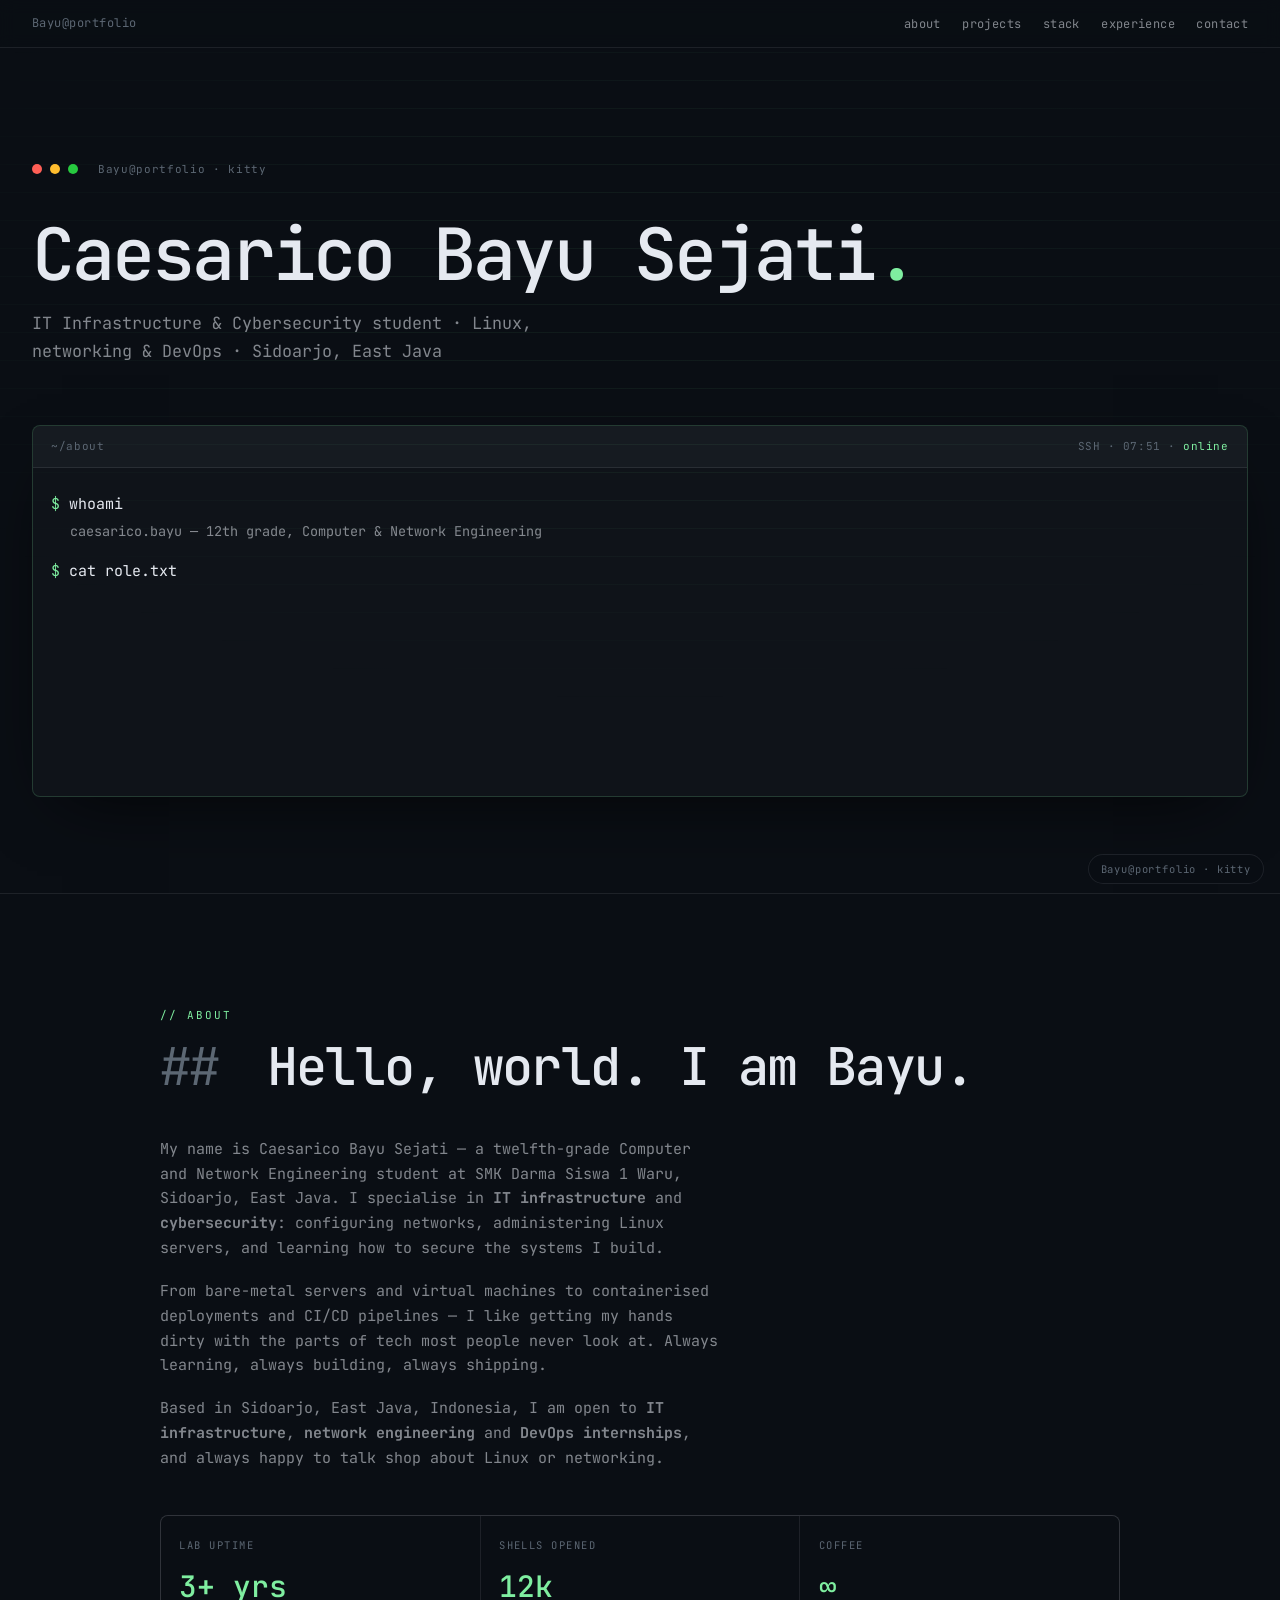
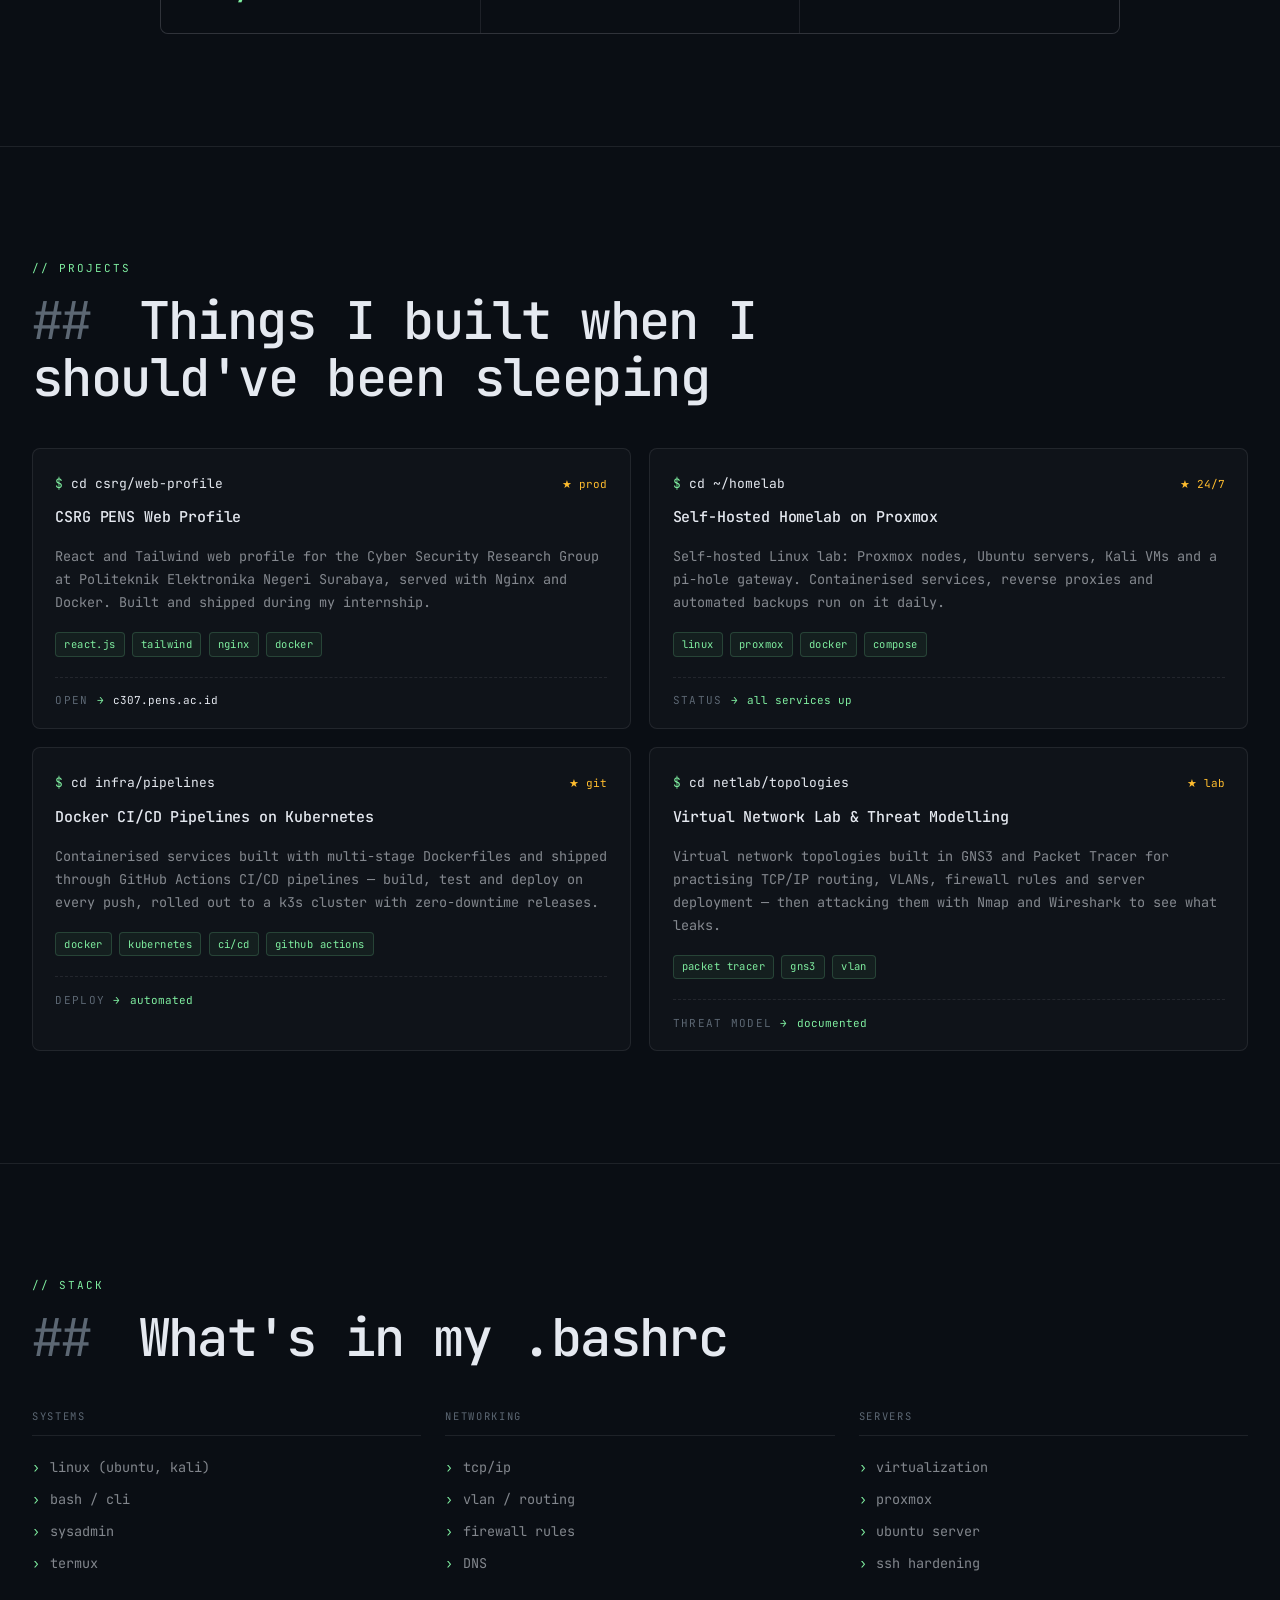
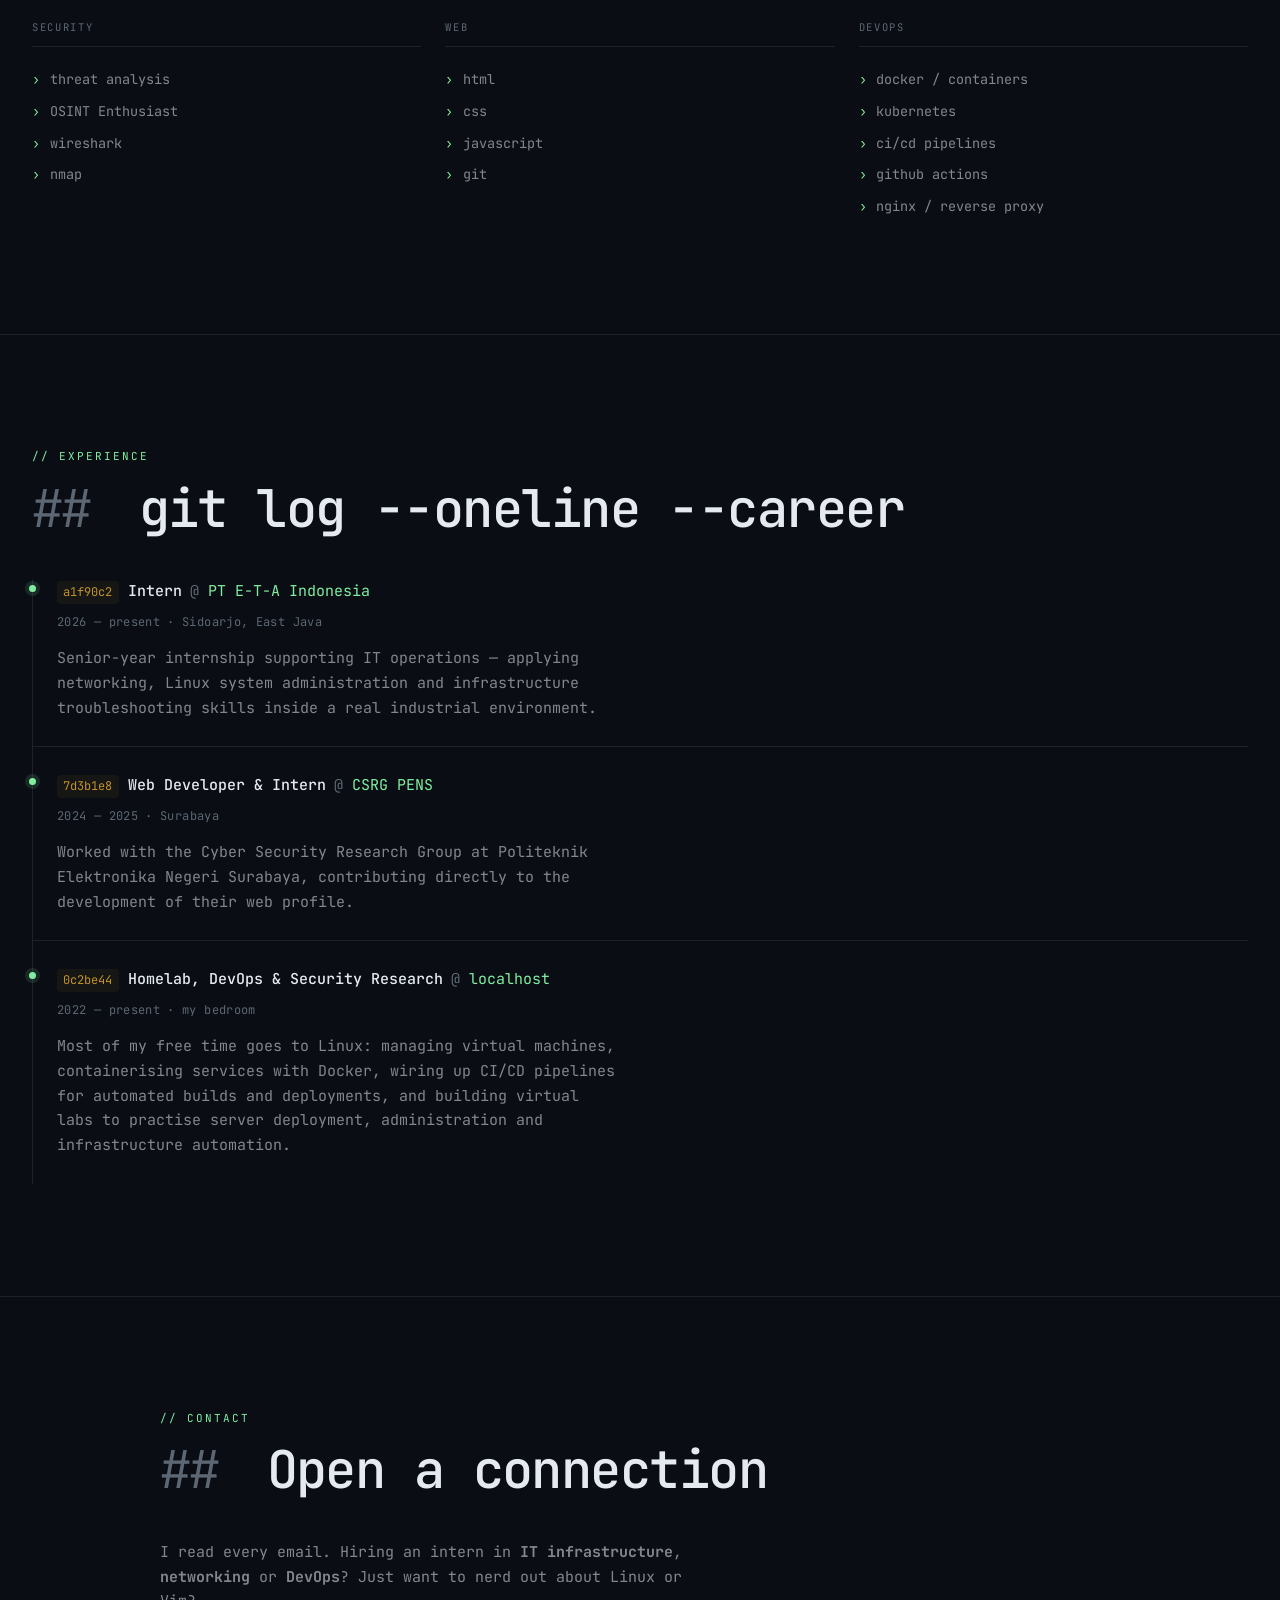
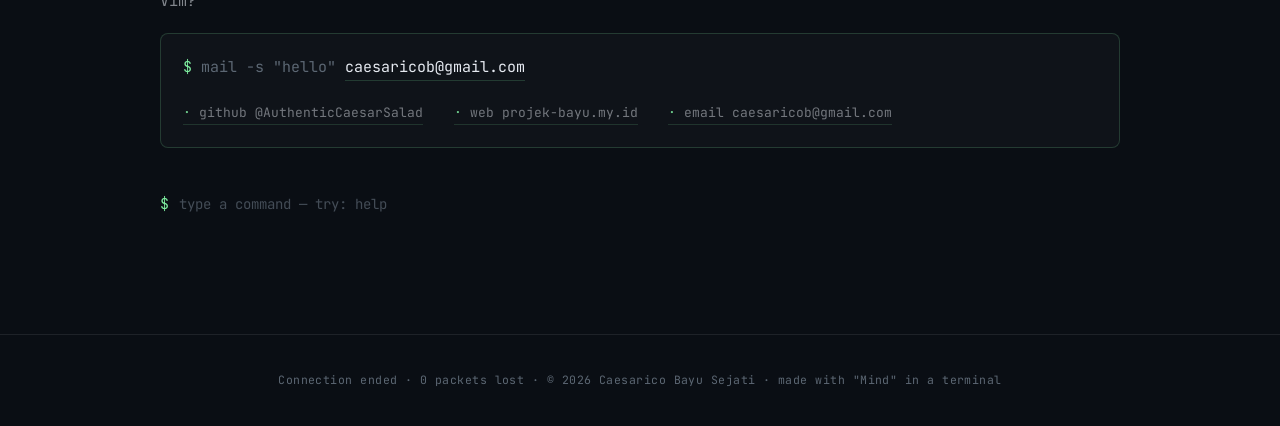
==== commit f0116d86: "Install Vercel Web Analytics ## Vercel Web Analytics Installation  Successfully installed and config" ====
--- a/index.html
+++ b/index.html
@@ -156,6 +156,12 @@
 <link rel="preconnect" href="https://fonts.gstatic.com" crossorigin>
 <link href="https://fonts.googleapis.com/css2?family=JetBrains+Mono:ital,wght@0,400;0,500;0,700;1,400&display=swap" rel="stylesheet">
 <link rel="stylesheet" href="style.css">
+
+<!-- ── Vercel Web Analytics ── -->
+<script>
+  window.va = window.va || function () { (window.vaq = window.vaq || []).push(arguments); };
+</script>
+<script defer src="/_vercel/insights/script.js"></script>
 </head>
 <body>
 <a class="skip" href="#about">Skip to content</a>
